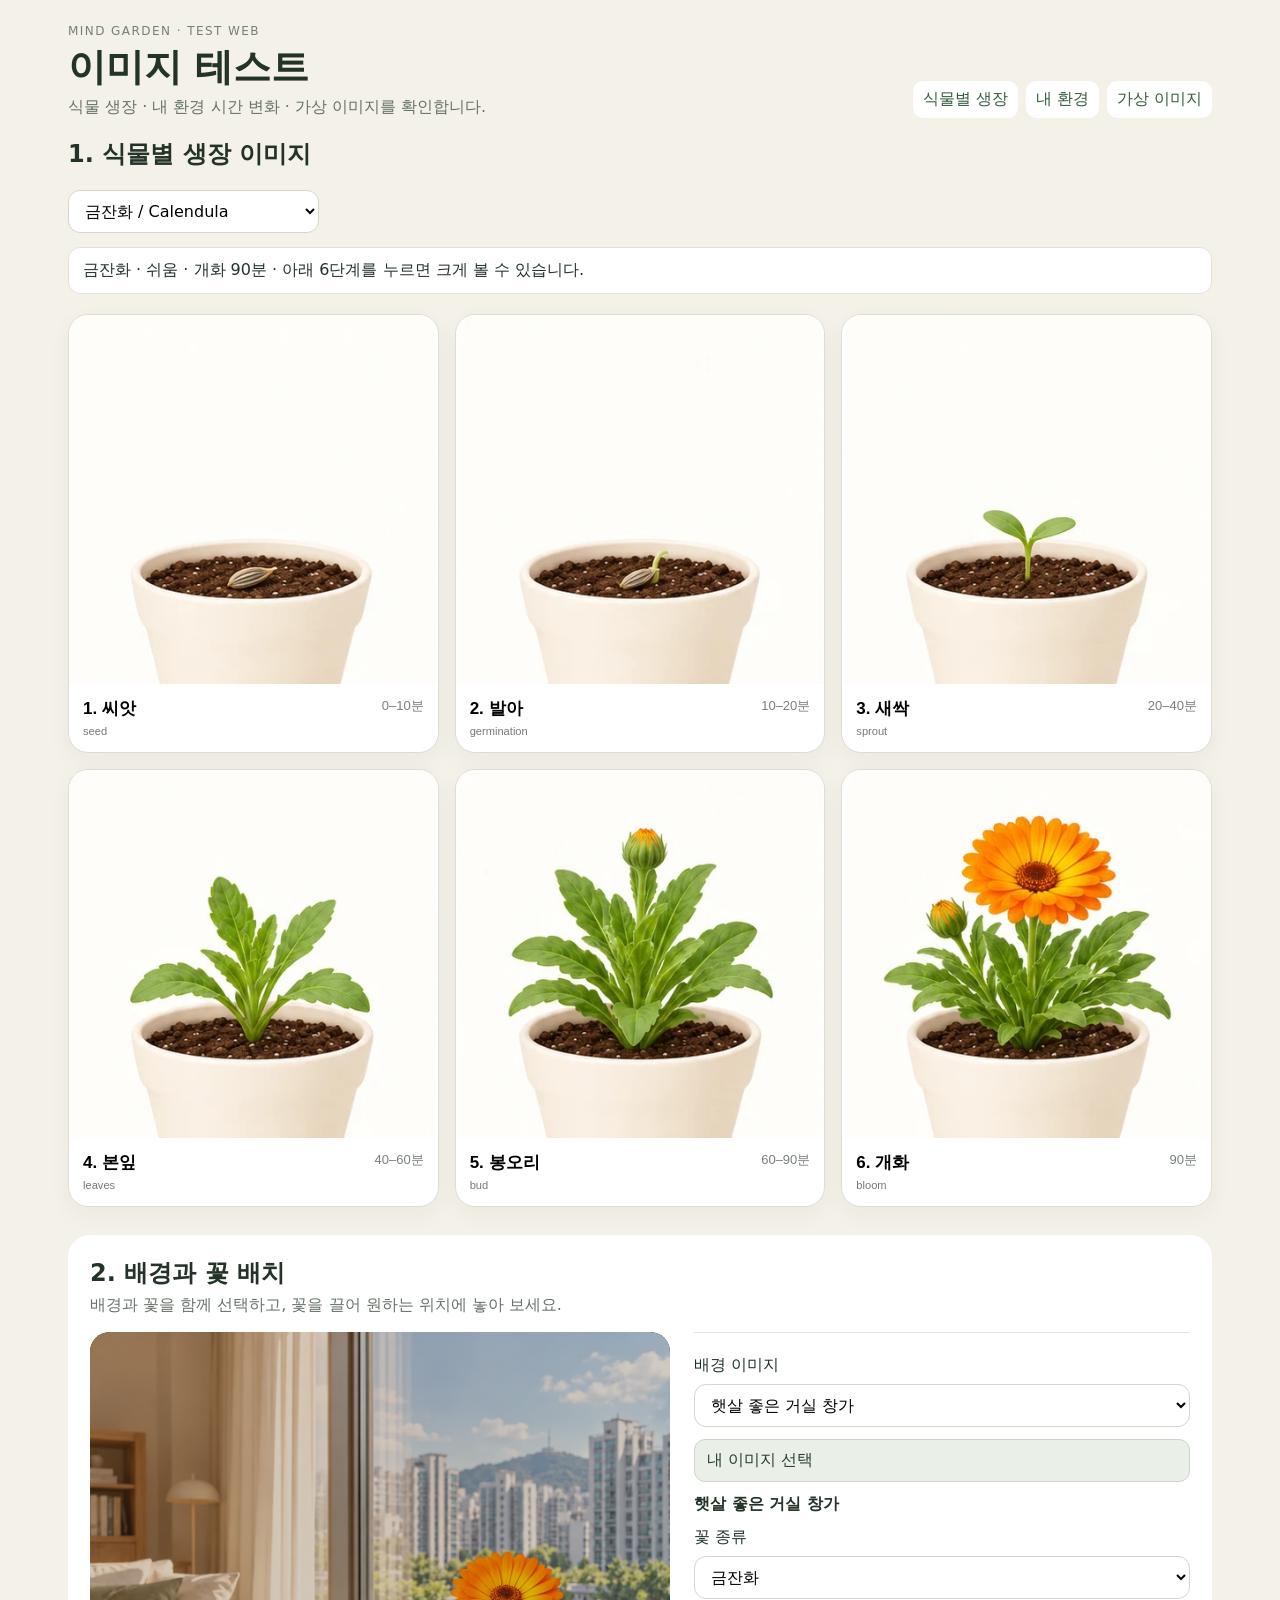
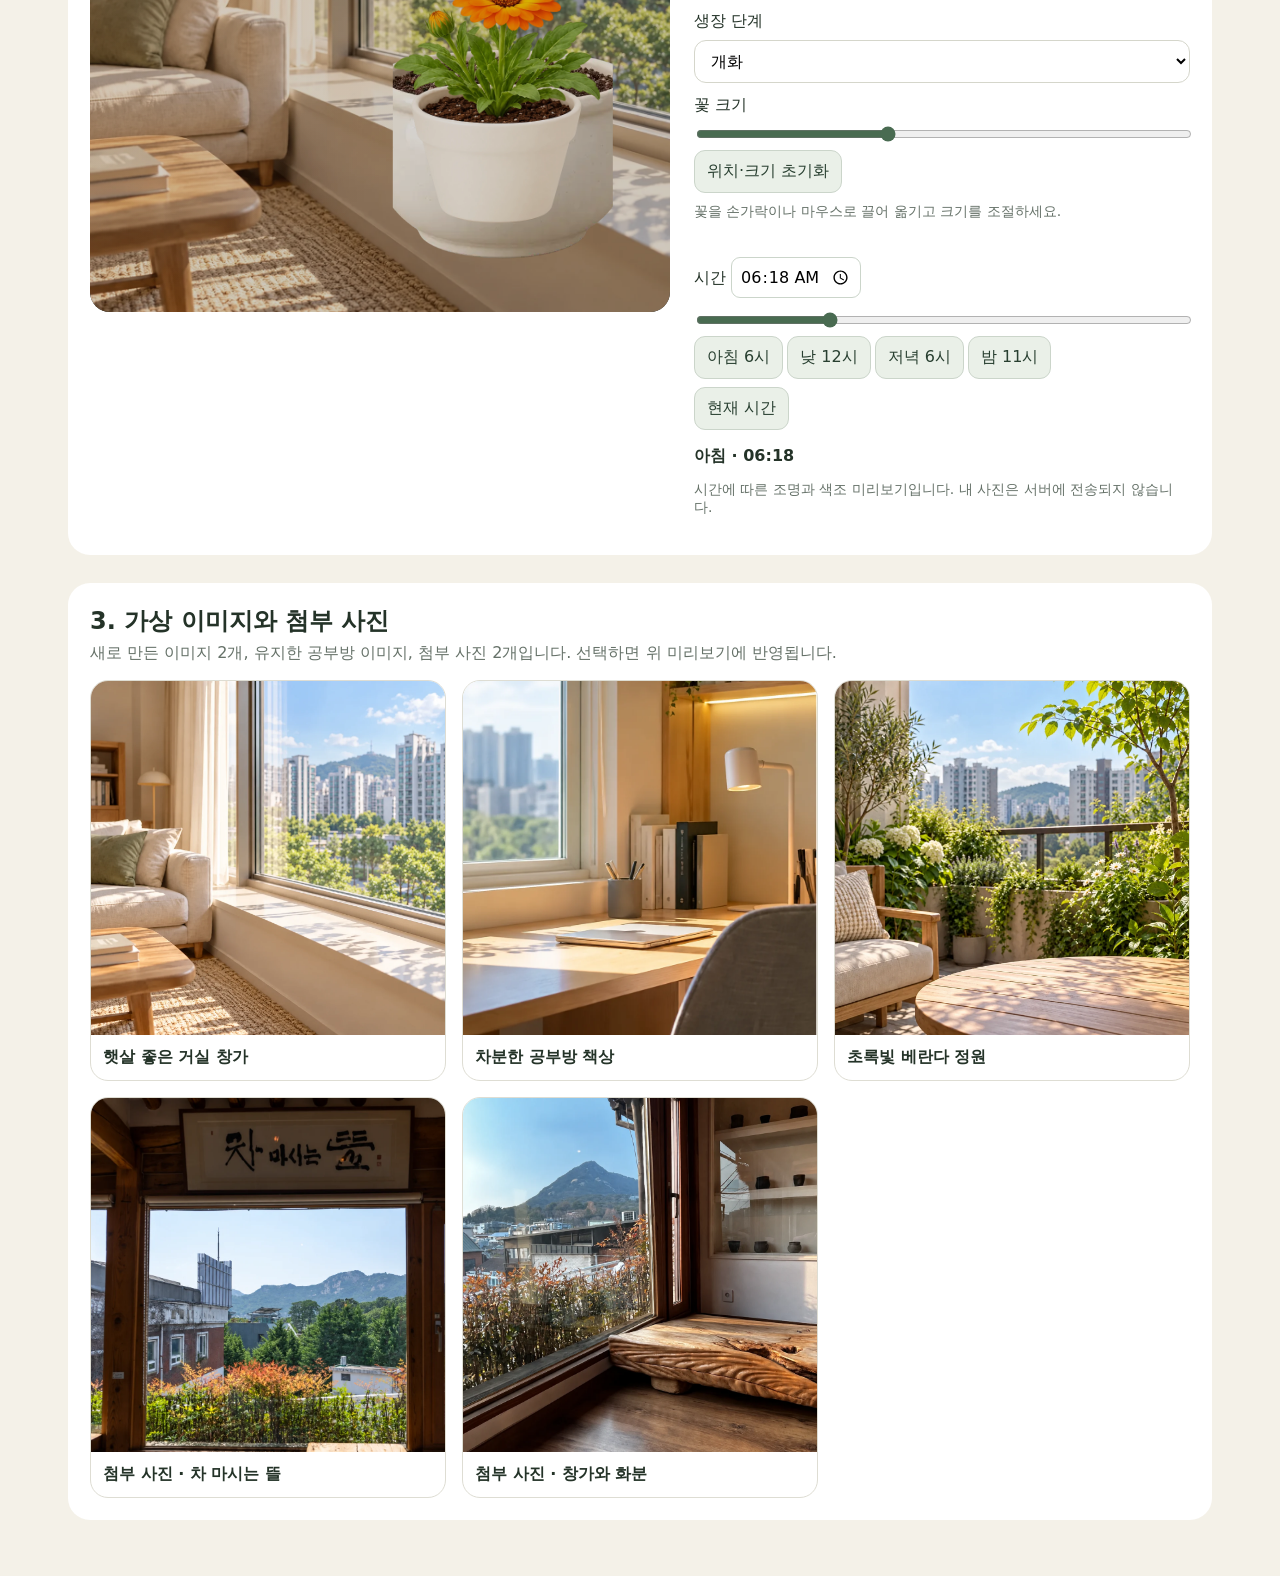
==== web/test/index.html @ 00c4901a "Add ivory flowerpot below growth images" ====
<!doctype html>
<html lang="ko">
<head>
<meta charset="utf-8">
<meta name="viewport" content="width=device-width,initial-scale=1">
<title>Mind Garden · 이미지 테스트</title>
<style>
:root{font-family:system-ui,-apple-system,BlinkMacSystemFont,"Segoe UI",sans-serif;color:#243328;background:#f4f1e8}
*{box-sizing:border-box}body{margin:0}.wrap{max-width:1180px;margin:auto;padding:24px 18px 56px}
header{display:flex;gap:16px;align-items:end;justify-content:space-between;margin-bottom:20px}
h1{font-size:clamp(24px,5vw,38px);margin:4px 0}p{margin:0;color:#667269}.tag{font-size:12px;letter-spacing:.12em;color:#758176}
select{font:inherit;padding:10px 36px 10px 12px;border:1px solid #d5d6cb;border-radius:12px;background:#fff}
.notice{padding:12px 14px;border-radius:12px;background:#fff;border:1px solid #e2e0d7;margin:14px 0 20px}
.grid{display:grid;grid-template-columns:repeat(3,minmax(0,1fr));gap:16px}
.card{border:1px solid #deddd3;border-radius:20px;background:#fff;overflow:hidden;box-shadow:0 8px 24px #2635260b;cursor:pointer;text-align:left;padding:0}
.card:focus,.card:hover{outline:2px solid #87977f;outline-offset:2px}
.image{aspect-ratio:1/1;background:#f7f4ec;display:grid;place-items:center;overflow:hidden}
.image img{width:100%;height:100%;object-fit:cover;display:block}
.meta{padding:13px 14px 15px}.meta strong{font-size:17px}.meta span{float:right;color:#778178;font-size:13px}
.meta small{display:block;margin-top:5px;color:#777}
.empty{min-height:360px;display:grid;place-items:center;border:1px dashed #c8c9c0;border-radius:18px;color:#777;background:#faf9f4}
.dialog{border:0;border-radius:22px;padding:0;max-width:min(92vw,820px);background:#fff;box-shadow:0 24px 80px #0005}
.dialog::backdrop{background:#0008}.dialog img{display:block;width:100%;max-height:76vh;object-fit:contain;background:#f5f2ea}
.dialog footer{padding:12px 16px;display:flex;justify-content:space-between;align-items:center}.dialog button{border:0;background:#e9ede6;border-radius:10px;padding:9px 14px}
@media(max-width:720px){header{align-items:flex-start;flex-direction:column}.grid{grid-template-columns:repeat(2,minmax(0,1fr));gap:10px}.meta{padding:10px}.meta strong{font-size:15px}}
.panel{margin-top:28px;background:#fff;padding:22px;border-radius:22px}.panel h2{margin:0 0 6px}.panel p{margin-bottom:16px}.scene{position:relative;max-width:580px;aspect-ratio:1;border-radius:20px;overflow:hidden;background:#1b2830}.scene img{width:100%;height:100%;object-fit:cover;display:block}.scene:after{content:'';position:absolute;inset:0;background:var(--overlay,transparent);pointer-events:none}.preview{display:flex;align-items:start;gap:24px;flex-wrap:wrap}.controls{flex:1;min-width:220px}.controls label,.controls strong{display:block;margin:12px 0}.controls input[type=range]{width:100%;accent-color:#496b51}.controls button,.upload{font:inherit;display:inline-block;padding:10px 12px;border:1px solid #cbd5ca;background:#eaf0e8;border-radius:11px;color:#283f30;cursor:pointer;margin:4px 4px 4px 0}.controls input[type=time]{font:inherit;padding:8px;border-radius:9px;border:1px solid #cbd5ca}.upload input{position:absolute;opacity:0;width:1px}.scene-card{border:1px solid #deddd3;border-radius:18px;background:white;overflow:hidden;text-align:left;padding:0;cursor:pointer;font:inherit;color:inherit}.scene-card img{display:block;width:100%;aspect-ratio:1;object-fit:cover}.scene-card strong{display:block;padding:12px}.hint{font-size:14px;margin-top:14px}nav{display:flex;gap:8px;flex-wrap:wrap}nav a{color:#365c40;text-decoration:none;background:#fff;padding:8px 10px;border-radius:10px}
#flowerOverlay{position:absolute;z-index:2;left:70%;top:62%;width:38%;height:auto;transform:translate(-50%,-50%);mix-blend-mode:multiply;cursor:grab;touch-action:none;user-select:none;filter:var(--flower-light,none)}#flowerOverlay.cutout{mix-blend-mode:normal}#flowerOverlay:active{cursor:grabbing}.previewFlower{position:relative;z-index:2;display:block;width:100%;height:auto;object-fit:contain;pointer-events:none;user-select:none;-webkit-user-drag:none}.previewPot{position:absolute;z-index:1;left:3%;bottom:-5%;width:94%;height:auto;pointer-events:none;user-select:none}.flower-controls{padding:14px 0;border-top:1px solid #e2e7df}.flower-controls select{display:block;width:100%;max-width:100%;margin:6px 0 12px}.flower-controls label{margin:8px 0}.flower-controls .hint{margin:6px 0 10px}
</style>
</head>
<body>
<main class="wrap">
<header><div><div class="tag">MIND GARDEN · TEST WEB</div><h1>이미지 테스트</h1><p>식물 생장 · 내 환경 시간 변화 · 가상 이미지를 확인합니다.</p></div><nav><a href="#growth">식물별 생장</a><a href="#environment">내 환경</a><a href="#virtual">가상 이미지</a></nav></header>
<section id="growth"><h2>1. 식물별 생장 이미지</h2><select id="species" aria-label="꽃 선택"></select>
<div class="notice" id="notice">꽃 데이터를 불러오는 중입니다.</div>
<section class="grid" id="grid" aria-live="polite"></section>
</section>
<section class="panel" id="environment"><h2>2. 배경과 꽃 배치</h2><p>배경과 꽃을 함께 선택하고, 꽃을 끌어 원하는 위치에 놓아 보세요.</p><div class="preview"><div class="scene" id="scene"><img id="sceneImage" alt="환경 이미지 미리보기"><div id="flowerOverlay" aria-label="배경 위에 배치한 꽃"><img class="previewPot" src="../assets/pots/ivory-ceramic.webp?v=20260929-2" alt=""><img class="previewFlower" alt="배경 위에 배치한 꽃" draggable="false"></div></div><div class="controls"><div class="flower-controls"><label for="overlayBackground">배경 이미지</label><select id="overlayBackground" aria-label="배치할 배경 이미지"></select><label class="upload">내 이미지 선택<input id="photo" type="file" accept="image/*"></label><strong id="sceneName">가상 배경을 불러오는 중</strong><label for="overlaySpecies">꽃 종류</label><select id="overlaySpecies" aria-label="배치할 꽃 종류"></select><label for="overlayStage">생장 단계</label><select id="overlayStage" aria-label="배치할 생장 단계"></select><label for="flowerSize">꽃 크기</label><input id="flowerSize" type="range" min="15" max="75" value="38" aria-label="꽃 크기"><button id="resetFlower" type="button">위치·크기 초기화</button><p class="hint">꽃을 손가락이나 마우스로 끌어 옮기고 크기를 조절하세요.</p></div><label>시간 <input id="clock" type="time" value="12:00"></label><input id="slider" type="range" min="0" max="1439" value="720" aria-label="시간 조절"><div><button data-time="06:00">아침 6시</button><button data-time="12:00">낮 12시</button><button data-time="18:00">저녁 6시</button><button data-time="23:00">밤 11시</button></div><button id="now">현재 시간</button><strong id="phase">낮</strong><p class="hint">시간에 따른 조명과 색조 미리보기입니다. 내 사진은 서버에 전송되지 않습니다.</p></div></div></section>
<section class="panel" id="virtual"><h2>3. 가상 이미지와 첨부 사진</h2><p>새로 만든 이미지 2개, 유지한 공부방 이미지, 첨부 사진 2개입니다. 선택하면 위 미리보기에 반영됩니다.</p><div class="grid" id="virtualGrid"></div></section>
</main>
<dialog class="dialog" id="viewer"><img id="large" alt=""><footer><strong id="caption"></strong><button id="close">닫기</button></footer></dialog>
<script>
const stages=[
  {key:'seed',name:'씨앗'},
  {key:'germination',name:'발아'},
  {key:'sprout',name:'새싹'},
  {key:'leaves',name:'본잎'},
  {key:'bud',name:'봉오리'},
  {key:'bloom',name:'개화'}
];
const sel=document.querySelector('#species'),grid=document.querySelector('#grid'),notice=document.querySelector('#notice');
const viewer=document.querySelector('#viewer'),large=document.querySelector('#large'),caption=document.querySelector('#caption');
let catalog=[];
function minuteLabel(sp,i){
  if(i===0)return '0–'+sp.stageMinutes[0]+'분';
  if(i<5)return sp.stageMinutes[i-1]+'–'+sp.stageMinutes[i]+'분';
  return sp.growthMinutes+'분';
}
function render(){
  const sp=catalog.find(x=>x.id===sel.value)||catalog[0];
  if(!sp)return;
  if(!sp.growthImages){
    notice.textContent=sp.name+' 생장 이미지는 아직 등록되지 않았습니다.';
    grid.innerHTML='<div class="empty">이미지 준비 중</div>';return;
  }
  notice.textContent=sp.name+' · '+sp.difficulty+' · 개화 '+sp.growthMinutes+'분 · 아래 6단계를 누르면 크게 볼 수 있습니다.';
  grid.innerHTML=stages.map((s,i)=>{
    const src='../'+sp.growthImages[s.key]+'?v=20260929-1';
    return '<button class="card" data-src="'+src+'" data-caption="'+sp.name+' · '+s.name+' · '+minuteLabel(sp,i)+'"><div class="image"><img src="'+src+'" alt="'+sp.name+' '+s.name+'" loading="eager"></div><div class="meta"><strong>'+(i+1)+'. '+s.name+'</strong><span>'+minuteLabel(sp,i)+'</span><small>'+s.key+'</small></div></button>';
  }).join('');
  grid.querySelectorAll('.card').forEach(b=>b.onclick=()=>{large.src=b.dataset.src;large.alt=b.dataset.caption;caption.textContent=b.dataset.caption;viewer.showModal()});
}
fetch('../data/flowers.json?test=1',{cache:'no-store'}).then(r=>{if(!r.ok)throw new Error(r.status);return r.json()}).then(data=>{
  catalog=data.species||[];
  sel.innerHTML=catalog.map(x=>'<option value="'+x.id+'">'+x.name+' / '+x.nameEn+'</option>').join('');
  sel.value=catalog.find(x=>x.growthImages)?.id||catalog[0]?.id||'';
  const overlaySpecies=document.querySelector('#overlaySpecies');
  overlaySpecies.replaceChildren(...catalog.filter(x=>x.growthImages).map(x=>{const option=document.createElement('option');option.value=x.id;option.textContent=x.name;return option}));
  overlaySpecies.value=sel.value;
  overlaySpecies.onchange=updateFlower;
  updateFlower();
  sel.onchange=render;render();
}).catch(e=>{notice.textContent='flowers.json을 불러오지 못했습니다: '+e.message;grid.innerHTML='<div class="empty">데이터 로드 실패</div>'});
document.querySelector('#close').onclick=()=>viewer.close();
viewer.onclick=e=>{if(e.target===viewer)viewer.close()};
const scene=document.querySelector('#scene'),sceneImage=document.querySelector('#sceneImage');
const flower=document.querySelector('#flowerOverlay'),flowerImage=flower.querySelector('.previewFlower'),flowerStage=document.querySelector('#overlayStage');
flowerStage.replaceChildren(...stages.map(s=>{const option=document.createElement('option');option.value=s.key;option.textContent=s.name;return option}));
flowerStage.value='bloom';flowerStage.onchange=updateFlower;
function updateFlower(){const sp=catalog.find(x=>x.id===document.querySelector('#overlaySpecies').value),src=sp?.growthImages?.[flowerStage.value];if(!src){flower.hidden=true;return}flower.hidden=false;const cutout=sp.overlayImages?.[flowerStage.value];flower.classList.toggle('cutout',Boolean(cutout));flowerImage.src='../'+(cutout||src)+'?v=20260929-2';flowerImage.alt=sp.name+' '+stages.find(x=>x.key===flowerStage.value).name+' 이미지'}
document.querySelector('#flowerSize').oninput=e=>{flower.style.width=e.target.value+'%'};
document.querySelector('#resetFlower').onclick=()=>{flower.style.left='70%';flower.style.top='62%';flower.style.width='38%';document.querySelector('#flowerSize').value=38};
let dragging=false,offsetX=0,offsetY=0;
flower.addEventListener('pointerdown',e=>{e.preventDefault();dragging=true;const box=scene.getBoundingClientRect();offsetX=(e.clientX-box.left)/box.width-parseFloat(flower.style.left||'70')/100;offsetY=(e.clientY-box.top)/box.height-parseFloat(flower.style.top||'62')/100;flower.setPointerCapture(e.pointerId)});
flower.addEventListener('pointermove',e=>{if(!dragging)return;const box=scene.getBoundingClientRect();const x=Math.max(0,Math.min(1,(e.clientX-box.left)/box.width-offsetX)),y=Math.max(0,Math.min(1,(e.clientY-box.top)/box.height-offsetY));flower.style.left=x*100+'%';flower.style.top=y*100+'%'});
for(const event of ['pointerup','pointercancel','lostpointercapture'])flower.addEventListener(event,()=>dragging=false);
const NIGHT_IMAGES={'sunny-living-room':'sunny-living-room-night.webp','calm-study-desk':'calm-study-desk-night.webp','tea-yard':'tea-yard-night.webp','tea-yard2':'tea-yard2-night.webp'};let selectedScene='',selectedSceneDaySrc='';function setScene(src,name,id=''){if(sceneImage.dataset.objectUrl){URL.revokeObjectURL(sceneImage.dataset.objectUrl);delete sceneImage.dataset.objectUrl}selectedScene=id;selectedSceneDaySrc=src;sceneImage.src=src;sceneImage.alt=name+' 시간별 미리보기';document.querySelector('#sceneName').textContent=name;const clock=document.querySelector('#clock');if(clock){const [h,m]=clock.value.split(':').map(Number);setTime(h*60+m)}}
fetch('../data/backgrounds.json?version=3',{cache:'no-store'}).then(r=>{if(!r.ok)throw Error(r.status);return r.json()}).then(data=>{const list=data.backgrounds||[],container=document.querySelector('#virtualGrid'),picker=document.querySelector('#overlayBackground');const url=(bg,night=false)=>'../'+(night&&bg.id==='calm-study-desk'?'assets/backgrounds/calm-study-desk-night.webp':bg.image)+'?v=20260928-4';const pick=bg=>setScene(url(bg),bg.name,bg.id);picker.replaceChildren(...list.map(bg=>{const option=document.createElement('option');option.value=bg.id;option.textContent=bg.name;return option}));picker.onchange=()=>{const bg=list.find(x=>x.id===picker.value);if(bg)pick(bg)};container.replaceChildren(...list.map(bg=>{const button=document.createElement('button'),img=document.createElement('img'),label=document.createElement('strong');button.className='scene-card';img.src=url(bg);img.alt=bg.name;label.textContent=bg.name;button.append(img,label);button.onclick=()=>{picker.value=bg.id;pick(bg);location.hash='environment'};return button}));if(list[0]){picker.value=list[0].id;pick(list[0])}}).catch(()=>document.querySelector('#virtualGrid').textContent='이미지를 불러오지 못했습니다.');
document.querySelector('#photo').onchange=e=>{const file=e.target.files?.[0];if(!file)return;setScene(URL.createObjectURL(file),file.name);sceneImage.dataset.objectUrl=sceneImage.src;document.querySelector('#overlayBackground').selectedIndex=-1};
function setTime(minute){const m=Math.max(0,Math.min(1439,Number(minute))),hour=Math.floor(m/60),stamp=String(hour).padStart(2,'0')+':'+String(m%60).padStart(2,'0'),sunrise=6*60+18,sunset=18*60+24,litNight=m>=sunset,darkNight=m<sunrise;document.querySelector('#clock').value=stamp;document.querySelector('#slider').value=m;let phase,filter,overlay;if(NIGHT_IMAGES[selectedScene]&&litNight){sceneImage.src='../assets/backgrounds/'+NIGHT_IMAGES[selectedScene]+'?v=20260928-5';phase='실내 야간';filter='none';overlay='transparent';scene.style.setProperty('--flower-light','none')}else{if(selectedSceneDaySrc)sceneImage.src=selectedSceneDaySrc;if(darkNight){phase='밤';filter='brightness(.3) saturate(.7) contrast(1.1)';overlay='radial-gradient(ellipse at 55% 45%,#0b172122,#030812b8),linear-gradient(135deg,#0a17355c,#08102255)';scene.style.setProperty('--flower-light','brightness(.55)')}else if(m<8*60){phase='아침';filter='brightness(.78) sepia(.13)';overlay='linear-gradient(135deg,#f4a76230,transparent 65%)';scene.style.setProperty('--flower-light','brightness(.85)')}else if(m>=17*60){phase='저녁';filter='brightness(.64) sepia(.18)';overlay='linear-gradient(135deg,#b75b342b,#0a173544)';scene.style.setProperty('--flower-light','brightness(.75)')}else{phase='낮';filter='none';overlay='transparent';scene.style.setProperty('--flower-light','none')}}sceneImage.style.filter=filter;scene.style.setProperty('--overlay',overlay);document.querySelector('#phase').textContent=phase+' · '+stamp}
document.querySelector('#clock').oninput=e=>{const [h,m]=e.target.value.split(':').map(Number);setTime(h*60+m)};document.querySelector('#slider').oninput=e=>setTime(e.target.value);document.querySelectorAll('[data-time]').forEach(b=>b.onclick=()=>{const [h,m]=b.dataset.time.split(':').map(Number);setTime(h*60+m)});document.querySelector('#now').onclick=()=>{const n=new Date;setTime(n.getHours()*60+n.getMinutes())};document.querySelector('#now').click();
</script>
</body></html>
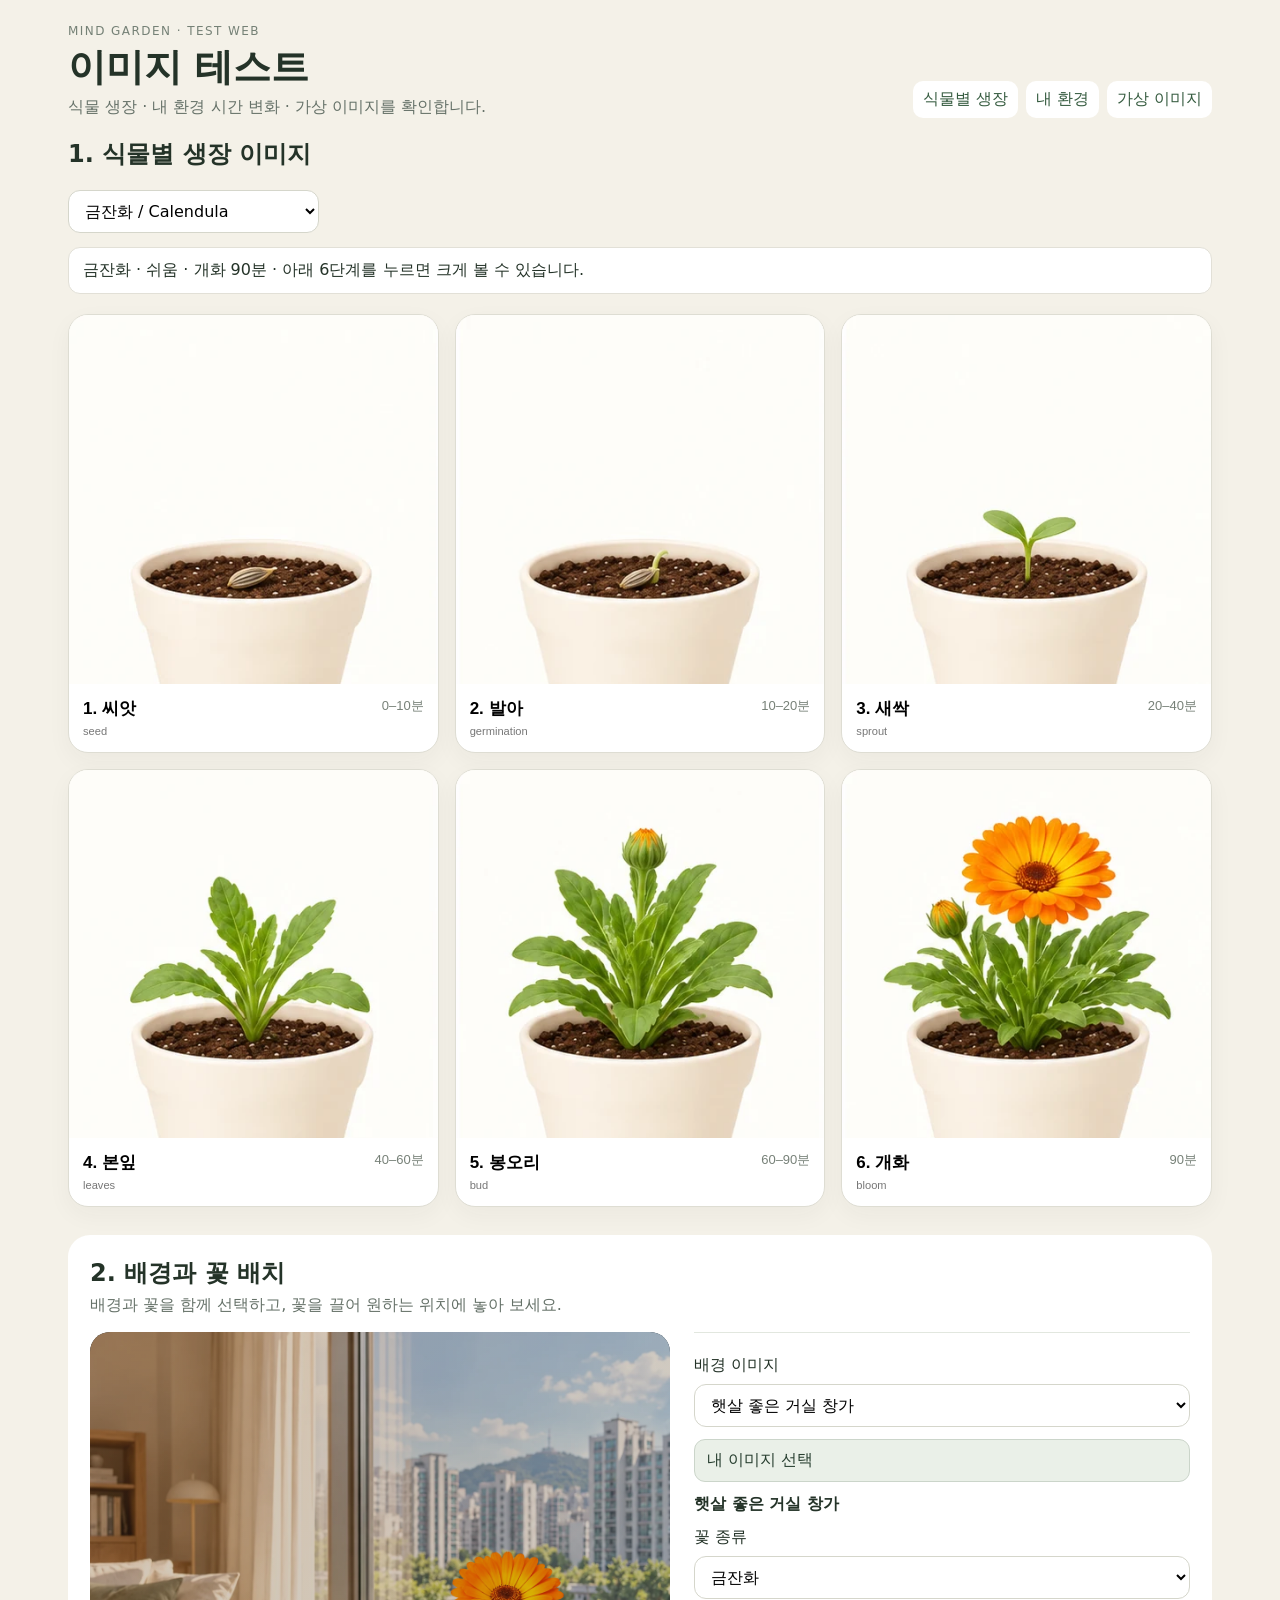
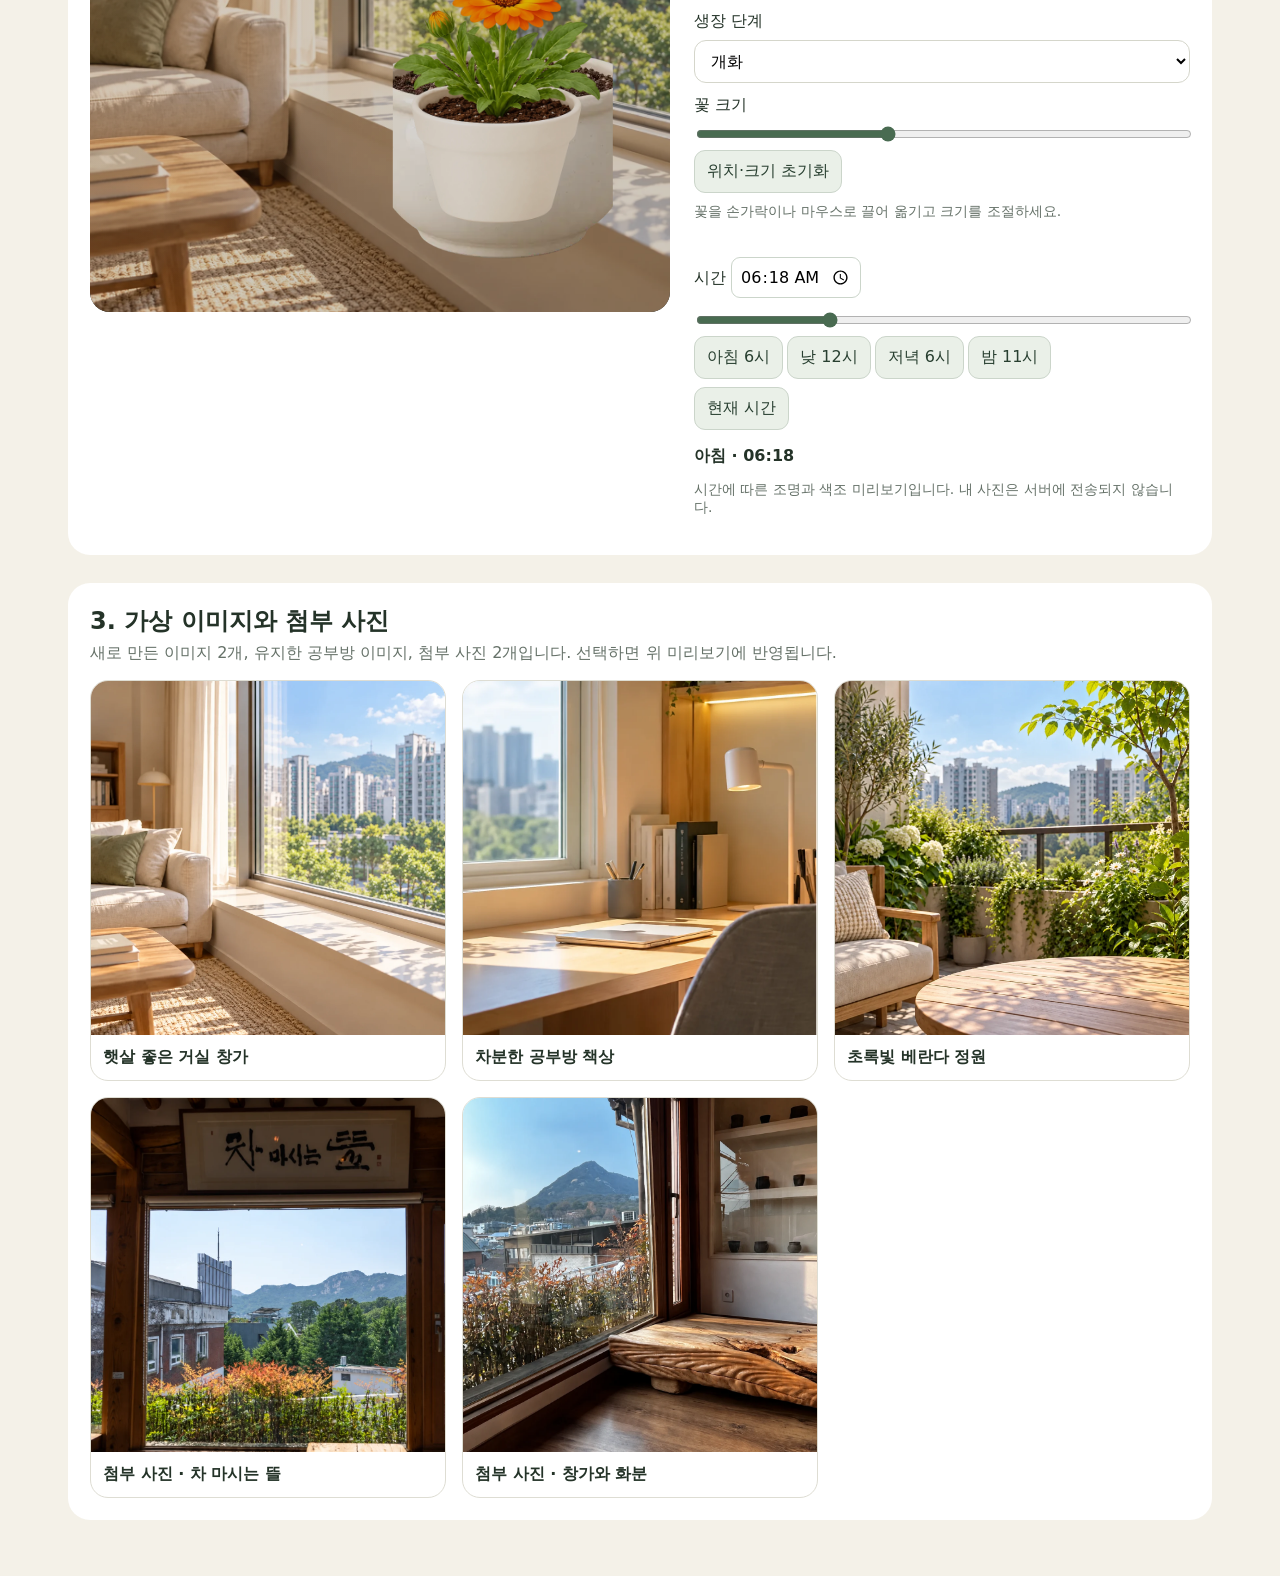
==== commit e9fb5d11: "test: show ivory pot in growth stage cards" ====
--- a/web/test/index.html
+++ b/web/test/index.html
@@ -15,7 +15,7 @@
 .card{border:1px solid #deddd3;border-radius:20px;background:#fff;overflow:hidden;box-shadow:0 8px 24px #2635260b;cursor:pointer;text-align:left;padding:0}
 .card:focus,.card:hover{outline:2px solid #87977f;outline-offset:2px}
 .image{aspect-ratio:1/1;background:#f7f4ec;display:grid;place-items:center;overflow:hidden}
-.image img{width:100%;height:100%;object-fit:cover;display:block}
+.image img{width:100%;height:100%;object-fit:cover;display:block}.growth-card-image{position:relative}.growth-card-image .cardPot{position:absolute;z-index:1;left:3%;bottom:-5%;width:94%;height:auto;object-fit:contain;pointer-events:none}.growth-card-image .cardFlower{position:relative;z-index:2}
 .meta{padding:13px 14px 15px}.meta strong{font-size:17px}.meta span{float:right;color:#778178;font-size:13px}
 .meta small{display:block;margin-top:5px;color:#777}
 .empty{min-height:360px;display:grid;place-items:center;border:1px dashed #c8c9c0;border-radius:18px;color:#777;background:#faf9f4}
@@ -65,7 +65,7 @@
   notice.textContent=sp.name+' · '+sp.difficulty+' · 개화 '+sp.growthMinutes+'분 · 아래 6단계를 누르면 크게 볼 수 있습니다.';
   grid.innerHTML=stages.map((s,i)=>{
     const src='../'+sp.growthImages[s.key]+'?v=20260929-1';
-    return '<button class="card" data-src="'+src+'" data-caption="'+sp.name+' · '+s.name+' · '+minuteLabel(sp,i)+'"><div class="image"><img src="'+src+'" alt="'+sp.name+' '+s.name+'" loading="eager"></div><div class="meta"><strong>'+(i+1)+'. '+s.name+'</strong><span>'+minuteLabel(sp,i)+'</span><small>'+s.key+'</small></div></button>';
+    return '<button class="card" data-src="'+src+'" data-caption="'+sp.name+' · '+s.name+' · '+minuteLabel(sp,i)+'"><div class="image growth-card-image"><img class="cardPot" src="../assets/pots/ivory-ceramic.webp?v=20260929-2" alt="" aria-hidden="true"><img class="cardFlower" src="'+src+'" alt="'+sp.name+' '+s.name+'" loading="eager"></div><div class="meta"><strong>'+(i+1)+'. '+s.name+'</strong><span>'+minuteLabel(sp,i)+'</span><small>'+s.key+'</small></div></button>';
   }).join('');
   grid.querySelectorAll('.card').forEach(b=>b.onclick=()=>{large.src=b.dataset.src;large.alt=b.dataset.caption;caption.textContent=b.dataset.caption;viewer.showModal()});
 }
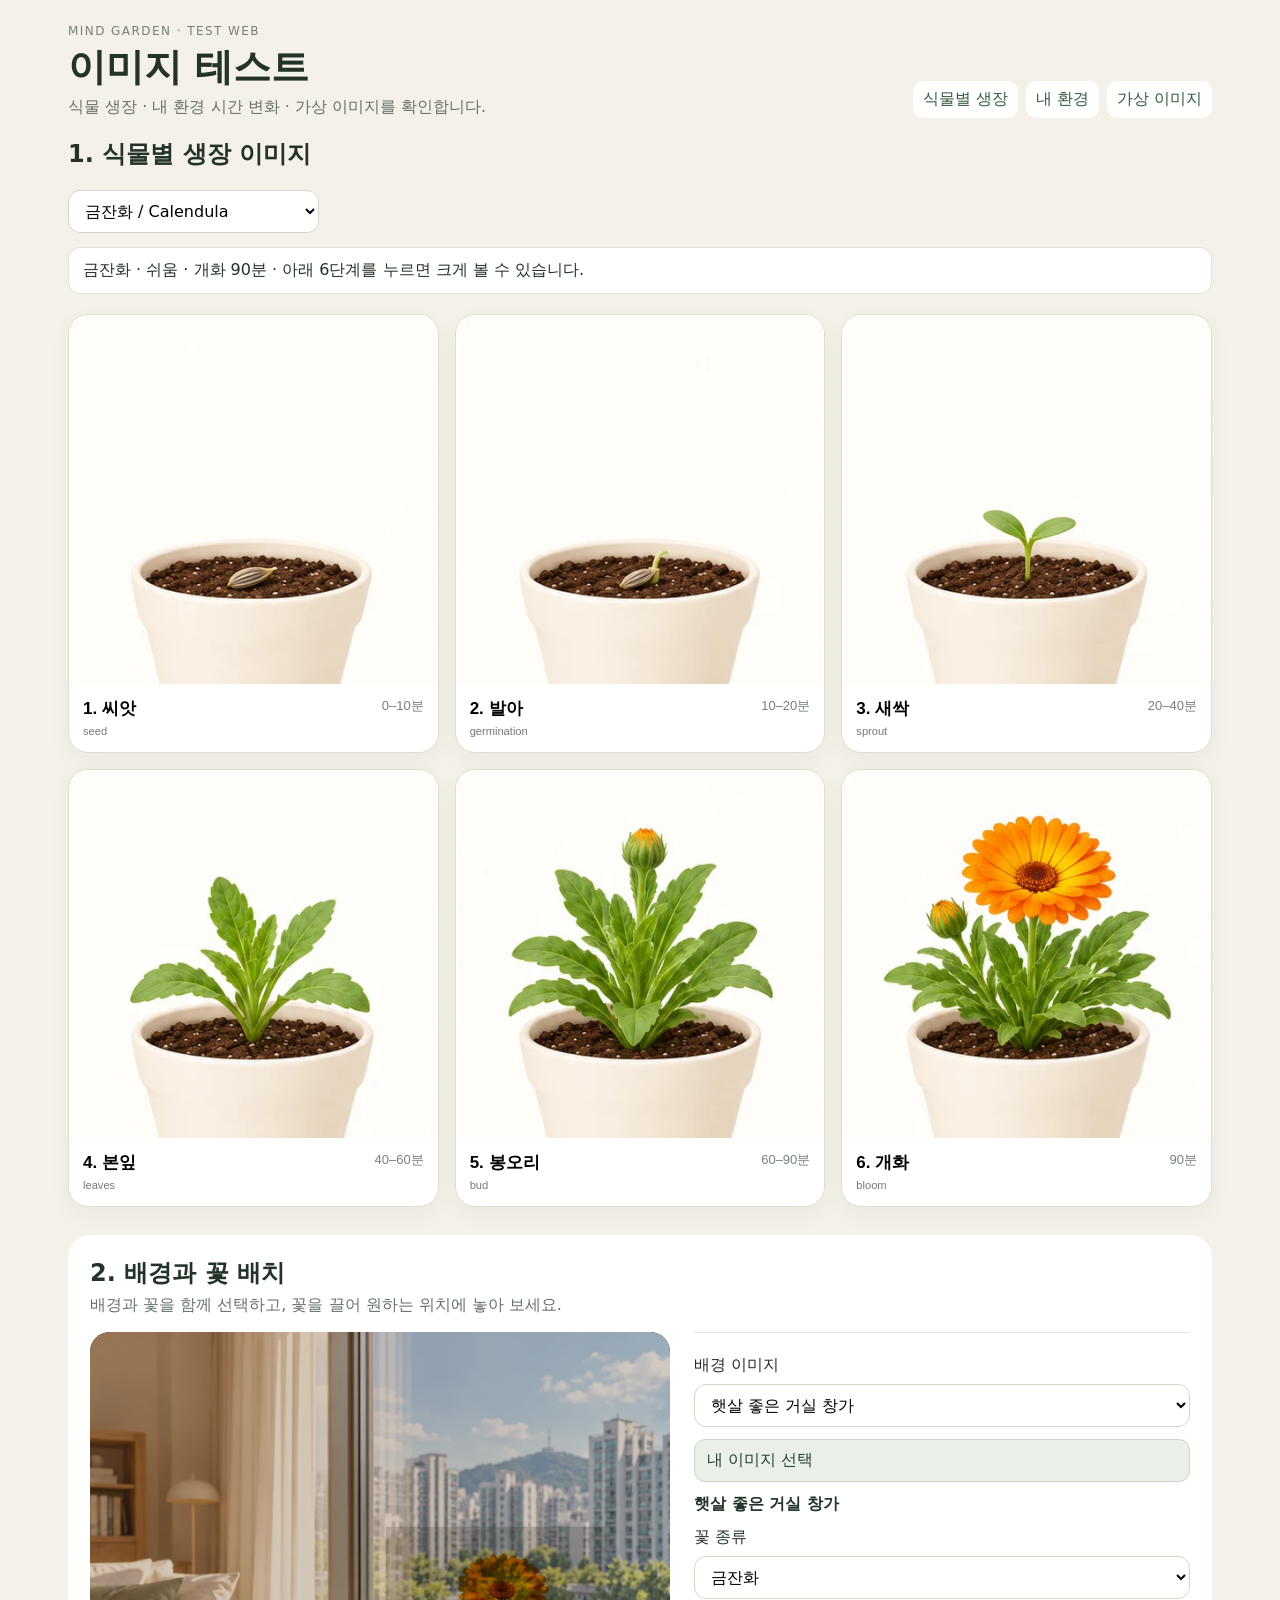
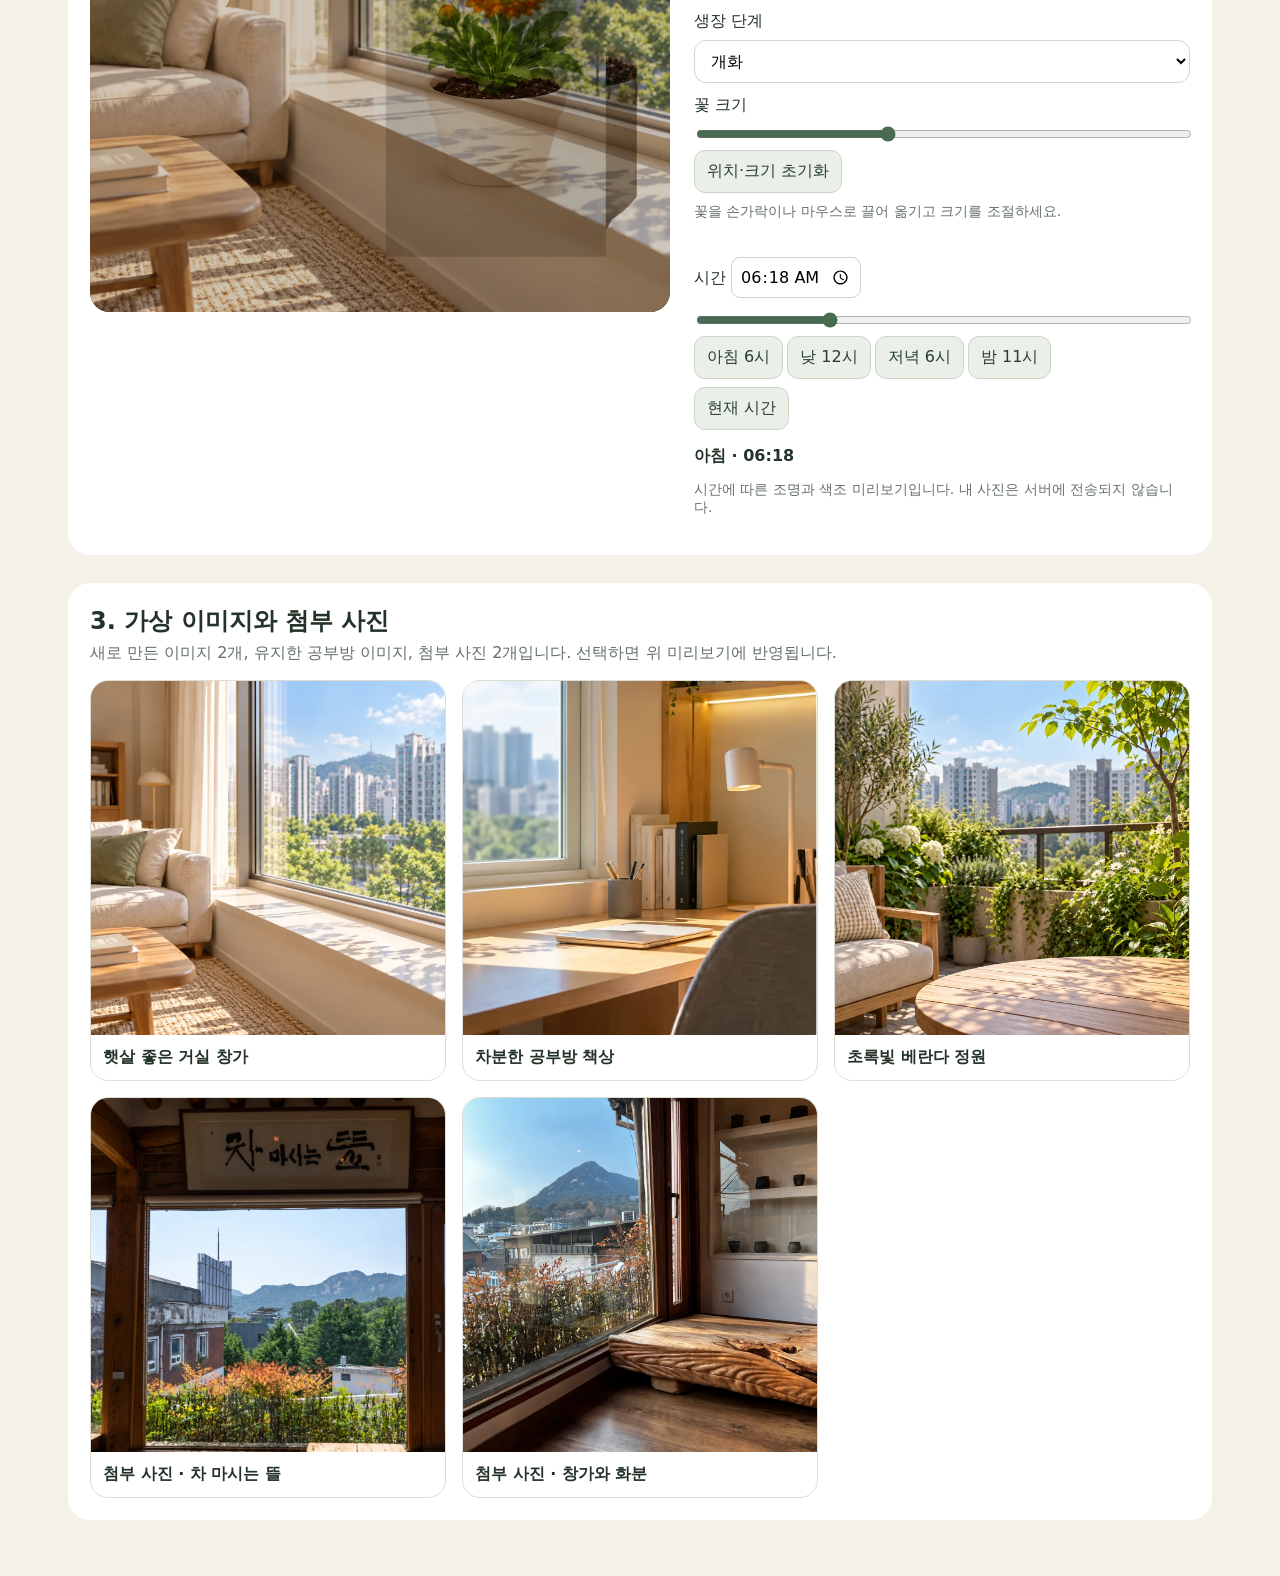
==== commit 5641731d: "fix: avoid duplicate flower pots in previews" ====
--- a/web/test/index.html
+++ b/web/test/index.html
@@ -15,7 +15,7 @@
 .card{border:1px solid #deddd3;border-radius:20px;background:#fff;overflow:hidden;box-shadow:0 8px 24px #2635260b;cursor:pointer;text-align:left;padding:0}
 .card:focus,.card:hover{outline:2px solid #87977f;outline-offset:2px}
 .image{aspect-ratio:1/1;background:#f7f4ec;display:grid;place-items:center;overflow:hidden}
-.image img{width:100%;height:100%;object-fit:cover;display:block}.growth-card-image{position:relative}.growth-card-image .cardPot{position:absolute;z-index:1;left:3%;bottom:-5%;width:94%;height:auto;object-fit:contain;pointer-events:none}.growth-card-image .cardFlower{position:relative;z-index:2}
+.image img{width:100%;height:100%;object-fit:cover;display:block}.growth-card-image{position:relative}.growth-card-image .cardPot{display:none;position:absolute;z-index:1;left:14%;bottom:-2%;width:72%;height:auto;object-fit:contain;pointer-events:none}.growth-card-image.needs-pot .cardPot{display:block}.growth-card-image .cardFlower{position:relative;z-index:2}
 .meta{padding:13px 14px 15px}.meta strong{font-size:17px}.meta span{float:right;color:#778178;font-size:13px}
 .meta small{display:block;margin-top:5px;color:#777}
 .empty{min-height:360px;display:grid;place-items:center;border:1px dashed #c8c9c0;border-radius:18px;color:#777;background:#faf9f4}
@@ -24,7 +24,7 @@
 .dialog footer{padding:12px 16px;display:flex;justify-content:space-between;align-items:center}.dialog button{border:0;background:#e9ede6;border-radius:10px;padding:9px 14px}
 @media(max-width:720px){header{align-items:flex-start;flex-direction:column}.grid{grid-template-columns:repeat(2,minmax(0,1fr));gap:10px}.meta{padding:10px}.meta strong{font-size:15px}}
 .panel{margin-top:28px;background:#fff;padding:22px;border-radius:22px}.panel h2{margin:0 0 6px}.panel p{margin-bottom:16px}.scene{position:relative;max-width:580px;aspect-ratio:1;border-radius:20px;overflow:hidden;background:#1b2830}.scene img{width:100%;height:100%;object-fit:cover;display:block}.scene:after{content:'';position:absolute;inset:0;background:var(--overlay,transparent);pointer-events:none}.preview{display:flex;align-items:start;gap:24px;flex-wrap:wrap}.controls{flex:1;min-width:220px}.controls label,.controls strong{display:block;margin:12px 0}.controls input[type=range]{width:100%;accent-color:#496b51}.controls button,.upload{font:inherit;display:inline-block;padding:10px 12px;border:1px solid #cbd5ca;background:#eaf0e8;border-radius:11px;color:#283f30;cursor:pointer;margin:4px 4px 4px 0}.controls input[type=time]{font:inherit;padding:8px;border-radius:9px;border:1px solid #cbd5ca}.upload input{position:absolute;opacity:0;width:1px}.scene-card{border:1px solid #deddd3;border-radius:18px;background:white;overflow:hidden;text-align:left;padding:0;cursor:pointer;font:inherit;color:inherit}.scene-card img{display:block;width:100%;aspect-ratio:1;object-fit:cover}.scene-card strong{display:block;padding:12px}.hint{font-size:14px;margin-top:14px}nav{display:flex;gap:8px;flex-wrap:wrap}nav a{color:#365c40;text-decoration:none;background:#fff;padding:8px 10px;border-radius:10px}
-#flowerOverlay{position:absolute;z-index:2;left:70%;top:62%;width:38%;height:auto;transform:translate(-50%,-50%);mix-blend-mode:multiply;cursor:grab;touch-action:none;user-select:none;filter:var(--flower-light,none)}#flowerOverlay.cutout{mix-blend-mode:normal}#flowerOverlay:active{cursor:grabbing}.previewFlower{position:relative;z-index:2;display:block;width:100%;height:auto;object-fit:contain;pointer-events:none;user-select:none;-webkit-user-drag:none}.previewPot{position:absolute;z-index:1;left:3%;bottom:-5%;width:94%;height:auto;pointer-events:none;user-select:none}.flower-controls{padding:14px 0;border-top:1px solid #e2e7df}.flower-controls select{display:block;width:100%;max-width:100%;margin:6px 0 12px}.flower-controls label{margin:8px 0}.flower-controls .hint{margin:6px 0 10px}
+#flowerOverlay{position:absolute;z-index:2;left:70%;top:62%;width:38%;height:auto;transform:translate(-50%,-50%);mix-blend-mode:multiply;cursor:grab;touch-action:none;user-select:none;filter:var(--flower-light,none)}#flowerOverlay.cutout{mix-blend-mode:normal}#flowerOverlay:active{cursor:grabbing}.previewFlower{position:relative;z-index:2;display:block;width:100%;height:auto;object-fit:contain;pointer-events:none;user-select:none;-webkit-user-drag:none}.previewPot{display:none;position:absolute;z-index:1;left:14%;bottom:-2%;width:72%;height:auto;pointer-events:none;user-select:none}#flowerOverlay.needs-pot .previewPot{display:block}.flower-controls{padding:14px 0;border-top:1px solid #e2e7df}.flower-controls select{display:block;width:100%;max-width:100%;margin:6px 0 12px}.flower-controls label{margin:8px 0}.flower-controls .hint{margin:6px 0 10px}
 </style>
 </head>
 <body>
@@ -65,7 +65,8 @@
   notice.textContent=sp.name+' · '+sp.difficulty+' · 개화 '+sp.growthMinutes+'분 · 아래 6단계를 누르면 크게 볼 수 있습니다.';
   grid.innerHTML=stages.map((s,i)=>{
     const src='../'+sp.growthImages[s.key]+'?v=20260929-1';
-    return '<button class="card" data-src="'+src+'" data-caption="'+sp.name+' · '+s.name+' · '+minuteLabel(sp,i)+'"><div class="image growth-card-image"><img class="cardPot" src="../assets/pots/ivory-ceramic.webp?v=20260929-2" alt="" aria-hidden="true"><img class="cardFlower" src="'+src+'" alt="'+sp.name+' '+s.name+'" loading="eager"></div><div class="meta"><strong>'+(i+1)+'. '+s.name+'</strong><span>'+minuteLabel(sp,i)+'</span><small>'+s.key+'</small></div></button>';
+    const needsPot=sp.id==='chrysanthemum';
+    return '<button class="card" data-src="'+src+'" data-caption="'+sp.name+' · '+s.name+' · '+minuteLabel(sp,i)+'"><div class="image growth-card-image'+(needsPot?' needs-pot':'')+'"><img class="cardPot" src="../assets/pots/ivory-ceramic.webp?v=20260929-3" alt="" aria-hidden="true"><img class="cardFlower" src="'+src+'" alt="'+sp.name+' '+s.name+'" loading="eager"></div><div class="meta"><strong>'+(i+1)+'. '+s.name+'</strong><span>'+minuteLabel(sp,i)+'</span><small>'+s.key+'</small></div></button>';
   }).join('');
   grid.querySelectorAll('.card').forEach(b=>b.onclick=()=>{large.src=b.dataset.src;large.alt=b.dataset.caption;caption.textContent=b.dataset.caption;viewer.showModal()});
 }
@@ -86,7 +87,7 @@
 const flower=document.querySelector('#flowerOverlay'),flowerImage=flower.querySelector('.previewFlower'),flowerStage=document.querySelector('#overlayStage');
 flowerStage.replaceChildren(...stages.map(s=>{const option=document.createElement('option');option.value=s.key;option.textContent=s.name;return option}));
 flowerStage.value='bloom';flowerStage.onchange=updateFlower;
-function updateFlower(){const sp=catalog.find(x=>x.id===document.querySelector('#overlaySpecies').value),src=sp?.growthImages?.[flowerStage.value];if(!src){flower.hidden=true;return}flower.hidden=false;const cutout=sp.overlayImages?.[flowerStage.value];flower.classList.toggle('cutout',Boolean(cutout));flowerImage.src='../'+(cutout||src)+'?v=20260929-2';flowerImage.alt=sp.name+' '+stages.find(x=>x.key===flowerStage.value).name+' 이미지'}
+function updateFlower(){const sp=catalog.find(x=>x.id===document.querySelector('#overlaySpecies').value),src=sp?.growthImages?.[flowerStage.value];if(!src){flower.hidden=true;return}flower.hidden=false;const needsPot=sp.id==='chrysanthemum',cutout=needsPot&&sp.overlayImages?.[flowerStage.value];flower.classList.toggle('cutout',Boolean(cutout));flower.classList.toggle('needs-pot',Boolean(cutout));flowerImage.src='../'+(cutout||src)+'?v=20260929-3';flowerImage.alt=sp.name+' '+stages.find(x=>x.key===flowerStage.value).name+' 이미지'}
 document.querySelector('#flowerSize').oninput=e=>{flower.style.width=e.target.value+'%'};
 document.querySelector('#resetFlower').onclick=()=>{flower.style.left='70%';flower.style.top='62%';flower.style.width='38%';document.querySelector('#flowerSize').value=38};
 let dragging=false,offsetX=0,offsetY=0;
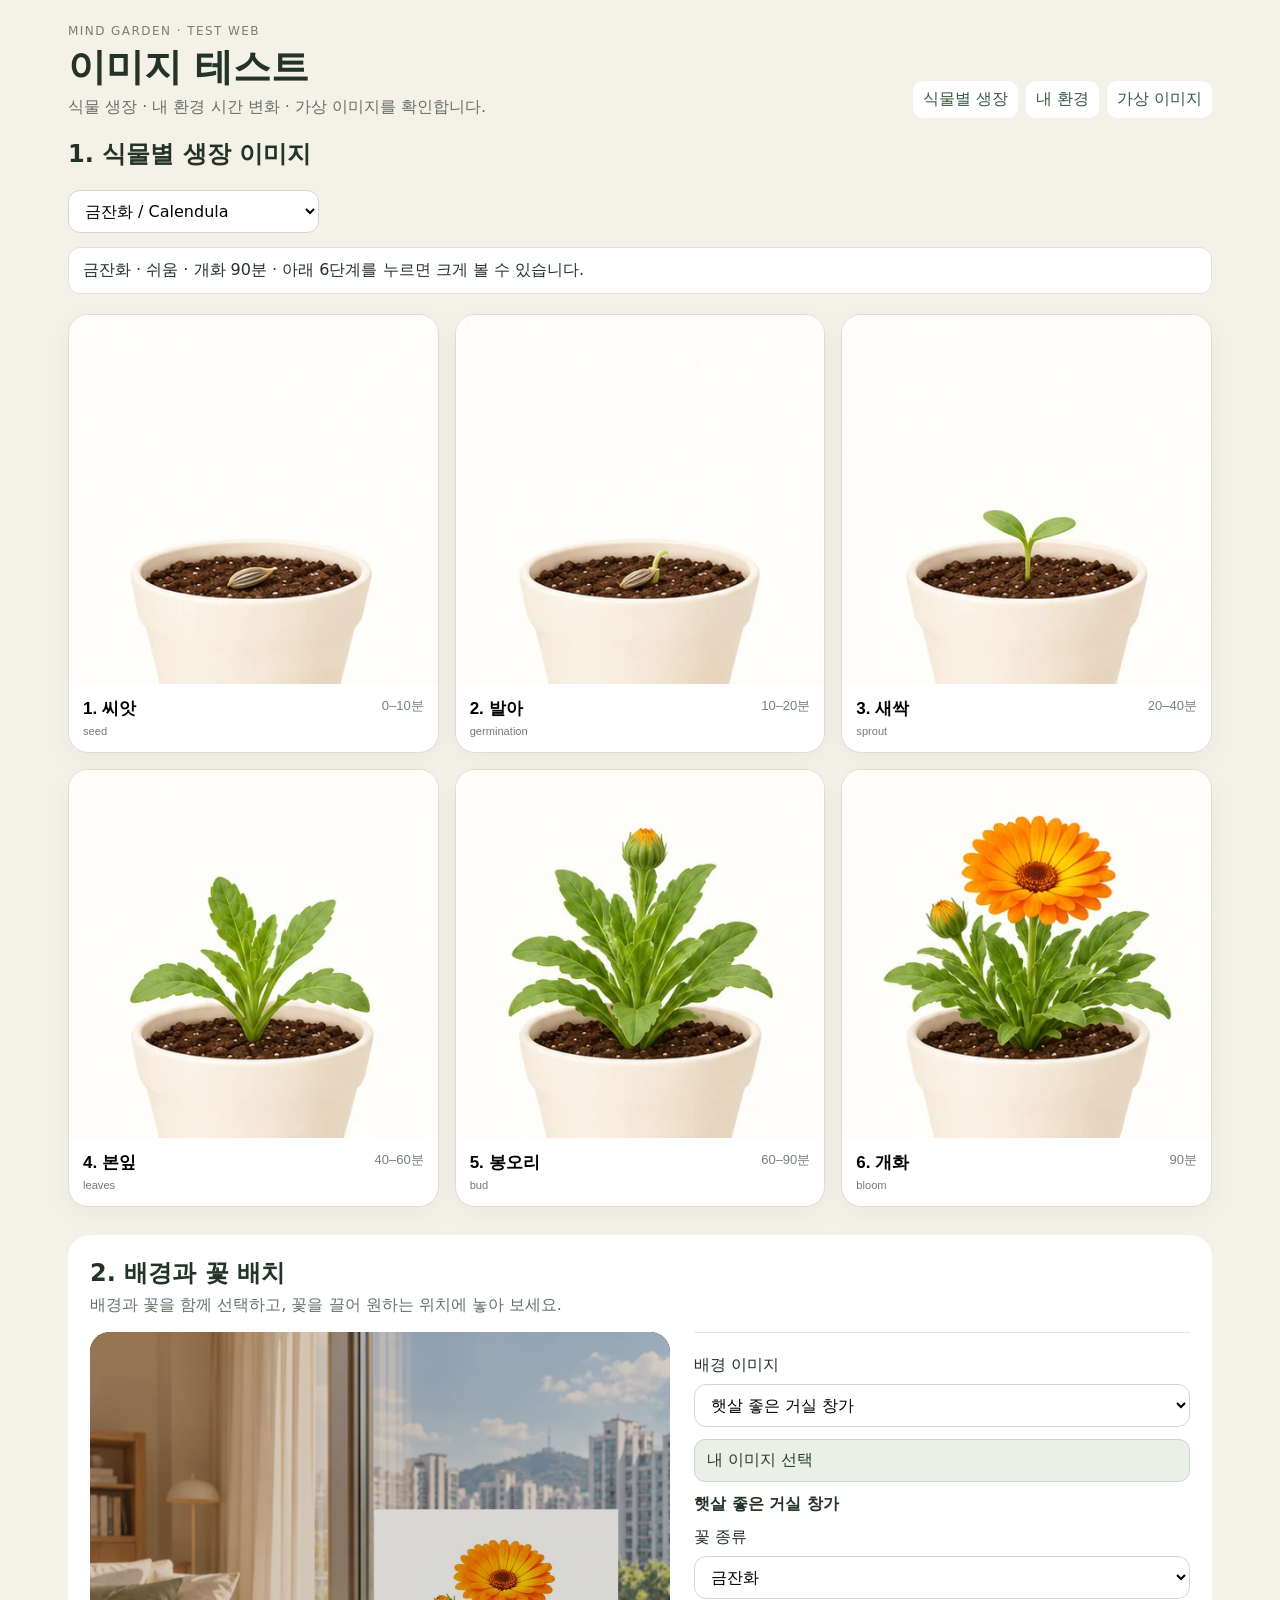
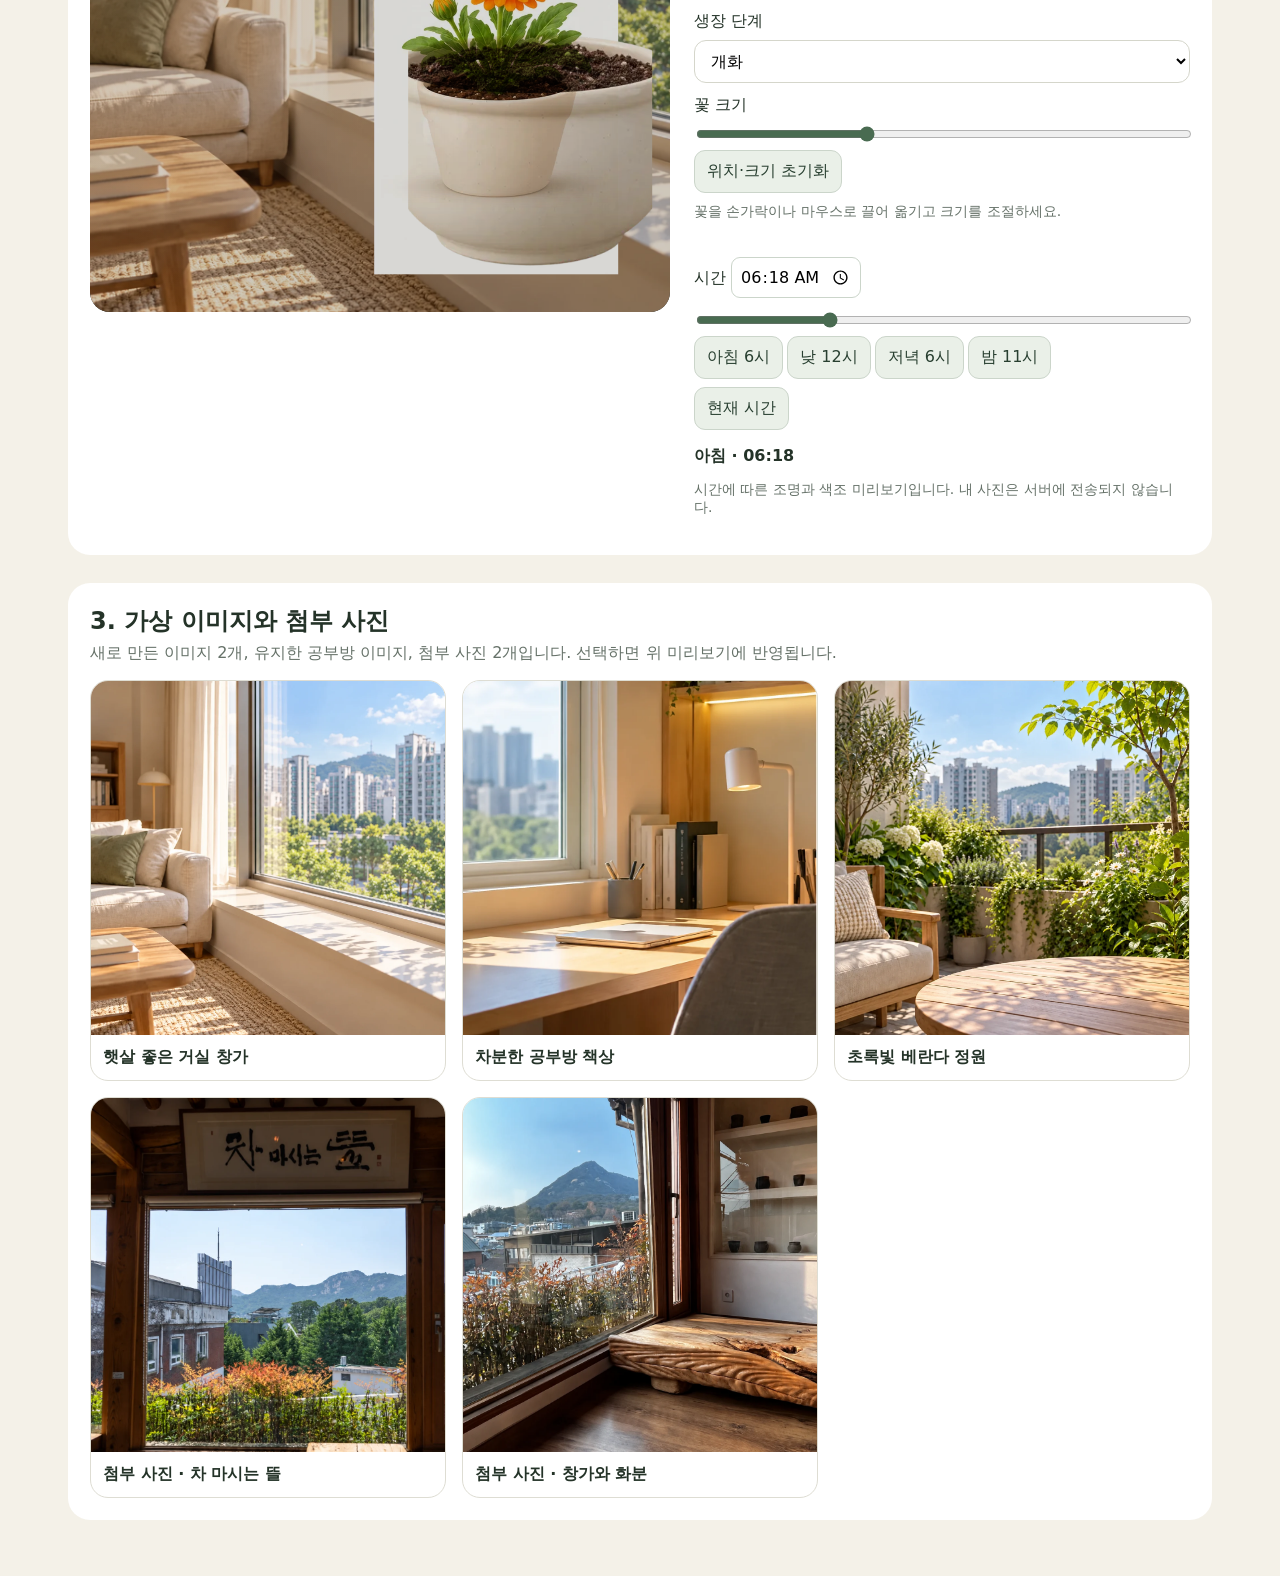
==== commit b839fb36: "fix: keep flower pots visible in scene placement" ====
--- a/web/test/index.html
+++ b/web/test/index.html
@@ -24,7 +24,7 @@
 .dialog footer{padding:12px 16px;display:flex;justify-content:space-between;align-items:center}.dialog button{border:0;background:#e9ede6;border-radius:10px;padding:9px 14px}
 @media(max-width:720px){header{align-items:flex-start;flex-direction:column}.grid{grid-template-columns:repeat(2,minmax(0,1fr));gap:10px}.meta{padding:10px}.meta strong{font-size:15px}}
 .panel{margin-top:28px;background:#fff;padding:22px;border-radius:22px}.panel h2{margin:0 0 6px}.panel p{margin-bottom:16px}.scene{position:relative;max-width:580px;aspect-ratio:1;border-radius:20px;overflow:hidden;background:#1b2830}.scene img{width:100%;height:100%;object-fit:cover;display:block}.scene:after{content:'';position:absolute;inset:0;background:var(--overlay,transparent);pointer-events:none}.preview{display:flex;align-items:start;gap:24px;flex-wrap:wrap}.controls{flex:1;min-width:220px}.controls label,.controls strong{display:block;margin:12px 0}.controls input[type=range]{width:100%;accent-color:#496b51}.controls button,.upload{font:inherit;display:inline-block;padding:10px 12px;border:1px solid #cbd5ca;background:#eaf0e8;border-radius:11px;color:#283f30;cursor:pointer;margin:4px 4px 4px 0}.controls input[type=time]{font:inherit;padding:8px;border-radius:9px;border:1px solid #cbd5ca}.upload input{position:absolute;opacity:0;width:1px}.scene-card{border:1px solid #deddd3;border-radius:18px;background:white;overflow:hidden;text-align:left;padding:0;cursor:pointer;font:inherit;color:inherit}.scene-card img{display:block;width:100%;aspect-ratio:1;object-fit:cover}.scene-card strong{display:block;padding:12px}.hint{font-size:14px;margin-top:14px}nav{display:flex;gap:8px;flex-wrap:wrap}nav a{color:#365c40;text-decoration:none;background:#fff;padding:8px 10px;border-radius:10px}
-#flowerOverlay{position:absolute;z-index:2;left:70%;top:62%;width:38%;height:auto;transform:translate(-50%,-50%);mix-blend-mode:multiply;cursor:grab;touch-action:none;user-select:none;filter:var(--flower-light,none)}#flowerOverlay.cutout{mix-blend-mode:normal}#flowerOverlay:active{cursor:grabbing}.previewFlower{position:relative;z-index:2;display:block;width:100%;height:auto;object-fit:contain;pointer-events:none;user-select:none;-webkit-user-drag:none}.previewPot{display:none;position:absolute;z-index:1;left:14%;bottom:-2%;width:72%;height:auto;pointer-events:none;user-select:none}#flowerOverlay.needs-pot .previewPot{display:block}.flower-controls{padding:14px 0;border-top:1px solid #e2e7df}.flower-controls select{display:block;width:100%;max-width:100%;margin:6px 0 12px}.flower-controls label{margin:8px 0}.flower-controls .hint{margin:6px 0 10px}
+#flowerOverlay{position:absolute;z-index:2;left:70%;top:62%;width:42%;height:auto;transform:translate(-50%,-50%);cursor:grab;touch-action:none;user-select:none;filter:var(--flower-light,none)}#flowerOverlay:active{cursor:grabbing}.previewFlower{position:relative;z-index:2;display:block;width:100%;height:auto;object-fit:contain;mix-blend-mode:multiply;pointer-events:none;user-select:none;-webkit-user-drag:none}.previewPot{display:none;position:absolute;z-index:1;left:14%;bottom:-2%;width:72%;height:auto;pointer-events:none;user-select:none}#flowerOverlay.needs-pot .previewPot{display:block}.flower-controls{padding:14px 0;border-top:1px solid #e2e7df}.flower-controls select{display:block;width:100%;max-width:100%;margin:6px 0 12px}.flower-controls label{margin:8px 0}.flower-controls .hint{margin:6px 0 10px}
 </style>
 </head>
 <body>
@@ -34,7 +34,7 @@
 <div class="notice" id="notice">꽃 데이터를 불러오는 중입니다.</div>
 <section class="grid" id="grid" aria-live="polite"></section>
 </section>
-<section class="panel" id="environment"><h2>2. 배경과 꽃 배치</h2><p>배경과 꽃을 함께 선택하고, 꽃을 끌어 원하는 위치에 놓아 보세요.</p><div class="preview"><div class="scene" id="scene"><img id="sceneImage" alt="환경 이미지 미리보기"><div id="flowerOverlay" aria-label="배경 위에 배치한 꽃"><img class="previewPot" src="../assets/pots/ivory-ceramic.webp?v=20260929-2" alt=""><img class="previewFlower" alt="배경 위에 배치한 꽃" draggable="false"></div></div><div class="controls"><div class="flower-controls"><label for="overlayBackground">배경 이미지</label><select id="overlayBackground" aria-label="배치할 배경 이미지"></select><label class="upload">내 이미지 선택<input id="photo" type="file" accept="image/*"></label><strong id="sceneName">가상 배경을 불러오는 중</strong><label for="overlaySpecies">꽃 종류</label><select id="overlaySpecies" aria-label="배치할 꽃 종류"></select><label for="overlayStage">생장 단계</label><select id="overlayStage" aria-label="배치할 생장 단계"></select><label for="flowerSize">꽃 크기</label><input id="flowerSize" type="range" min="15" max="75" value="38" aria-label="꽃 크기"><button id="resetFlower" type="button">위치·크기 초기화</button><p class="hint">꽃을 손가락이나 마우스로 끌어 옮기고 크기를 조절하세요.</p></div><label>시간 <input id="clock" type="time" value="12:00"></label><input id="slider" type="range" min="0" max="1439" value="720" aria-label="시간 조절"><div><button data-time="06:00">아침 6시</button><button data-time="12:00">낮 12시</button><button data-time="18:00">저녁 6시</button><button data-time="23:00">밤 11시</button></div><button id="now">현재 시간</button><strong id="phase">낮</strong><p class="hint">시간에 따른 조명과 색조 미리보기입니다. 내 사진은 서버에 전송되지 않습니다.</p></div></div></section>
+<section class="panel" id="environment"><h2>2. 배경과 꽃 배치</h2><p>배경과 꽃을 함께 선택하고, 꽃을 끌어 원하는 위치에 놓아 보세요.</p><div class="preview"><div class="scene" id="scene"><img id="sceneImage" alt="환경 이미지 미리보기"><div id="flowerOverlay" aria-label="배경 위에 배치한 꽃"><img class="previewPot" src="../assets/pots/ivory-ceramic.webp?v=20260929-4" alt=""><img class="previewFlower" alt="배경 위에 배치한 꽃" draggable="false"></div></div><div class="controls"><div class="flower-controls"><label for="overlayBackground">배경 이미지</label><select id="overlayBackground" aria-label="배치할 배경 이미지"></select><label class="upload">내 이미지 선택<input id="photo" type="file" accept="image/*"></label><strong id="sceneName">가상 배경을 불러오는 중</strong><label for="overlaySpecies">꽃 종류</label><select id="overlaySpecies" aria-label="배치할 꽃 종류"></select><label for="overlayStage">생장 단계</label><select id="overlayStage" aria-label="배치할 생장 단계"></select><label for="flowerSize">꽃 크기</label><input id="flowerSize" type="range" min="25" max="75" value="42" aria-label="꽃 크기"><button id="resetFlower" type="button">위치·크기 초기화</button><p class="hint">꽃을 손가락이나 마우스로 끌어 옮기고 크기를 조절하세요.</p></div><label>시간 <input id="clock" type="time" value="12:00"></label><input id="slider" type="range" min="0" max="1439" value="720" aria-label="시간 조절"><div><button data-time="06:00">아침 6시</button><button data-time="12:00">낮 12시</button><button data-time="18:00">저녁 6시</button><button data-time="23:00">밤 11시</button></div><button id="now">현재 시간</button><strong id="phase">낮</strong><p class="hint">시간에 따른 조명과 색조 미리보기입니다. 내 사진은 서버에 전송되지 않습니다.</p></div></div></section>
 <section class="panel" id="virtual"><h2>3. 가상 이미지와 첨부 사진</h2><p>새로 만든 이미지 2개, 유지한 공부방 이미지, 첨부 사진 2개입니다. 선택하면 위 미리보기에 반영됩니다.</p><div class="grid" id="virtualGrid"></div></section>
 </main>
 <dialog class="dialog" id="viewer"><img id="large" alt=""><footer><strong id="caption"></strong><button id="close">닫기</button></footer></dialog>
@@ -65,7 +65,7 @@
   notice.textContent=sp.name+' · '+sp.difficulty+' · 개화 '+sp.growthMinutes+'분 · 아래 6단계를 누르면 크게 볼 수 있습니다.';
   grid.innerHTML=stages.map((s,i)=>{
     const src='../'+sp.growthImages[s.key]+'?v=20260929-1';
-    const needsPot=sp.id==='chrysanthemum';
+    const needsPot=false;
     return '<button class="card" data-src="'+src+'" data-caption="'+sp.name+' · '+s.name+' · '+minuteLabel(sp,i)+'"><div class="image growth-card-image'+(needsPot?' needs-pot':'')+'"><img class="cardPot" src="../assets/pots/ivory-ceramic.webp?v=20260929-3" alt="" aria-hidden="true"><img class="cardFlower" src="'+src+'" alt="'+sp.name+' '+s.name+'" loading="eager"></div><div class="meta"><strong>'+(i+1)+'. '+s.name+'</strong><span>'+minuteLabel(sp,i)+'</span><small>'+s.key+'</small></div></button>';
   }).join('');
   grid.querySelectorAll('.card').forEach(b=>b.onclick=()=>{large.src=b.dataset.src;large.alt=b.dataset.caption;caption.textContent=b.dataset.caption;viewer.showModal()});
@@ -87,9 +87,9 @@
 const flower=document.querySelector('#flowerOverlay'),flowerImage=flower.querySelector('.previewFlower'),flowerStage=document.querySelector('#overlayStage');
 flowerStage.replaceChildren(...stages.map(s=>{const option=document.createElement('option');option.value=s.key;option.textContent=s.name;return option}));
 flowerStage.value='bloom';flowerStage.onchange=updateFlower;
-function updateFlower(){const sp=catalog.find(x=>x.id===document.querySelector('#overlaySpecies').value),src=sp?.growthImages?.[flowerStage.value];if(!src){flower.hidden=true;return}flower.hidden=false;const needsPot=sp.id==='chrysanthemum',cutout=needsPot&&sp.overlayImages?.[flowerStage.value];flower.classList.toggle('cutout',Boolean(cutout));flower.classList.toggle('needs-pot',Boolean(cutout));flowerImage.src='../'+(cutout||src)+'?v=20260929-3';flowerImage.alt=sp.name+' '+stages.find(x=>x.key===flowerStage.value).name+' 이미지'}
+function updateFlower(){const sp=catalog.find(x=>x.id===document.querySelector('#overlaySpecies').value),src=sp?.growthImages?.[flowerStage.value];if(!src){flower.hidden=true;return}flower.hidden=false;flower.classList.add('needs-pot');flowerImage.src='../'+src+'?v=20260929-5';flowerImage.alt=sp.name+' '+stages.find(x=>x.key===flowerStage.value).name+' 이미지'}
 document.querySelector('#flowerSize').oninput=e=>{flower.style.width=e.target.value+'%'};
-document.querySelector('#resetFlower').onclick=()=>{flower.style.left='70%';flower.style.top='62%';flower.style.width='38%';document.querySelector('#flowerSize').value=38};
+document.querySelector('#resetFlower').onclick=()=>{flower.style.left='70%';flower.style.top='62%';flower.style.width='42%';document.querySelector('#flowerSize').value=42};
 let dragging=false,offsetX=0,offsetY=0;
 flower.addEventListener('pointerdown',e=>{e.preventDefault();dragging=true;const box=scene.getBoundingClientRect();offsetX=(e.clientX-box.left)/box.width-parseFloat(flower.style.left||'70')/100;offsetY=(e.clientY-box.top)/box.height-parseFloat(flower.style.top||'62')/100;flower.setPointerCapture(e.pointerId)});
 flower.addEventListener('pointermove',e=>{if(!dragging)return;const box=scene.getBoundingClientRect();const x=Math.max(0,Math.min(1,(e.clientX-box.left)/box.width-offsetX)),y=Math.max(0,Math.min(1,(e.clientY-box.top)/box.height-offsetY));flower.style.left=x*100+'%';flower.style.top=y*100+'%'});
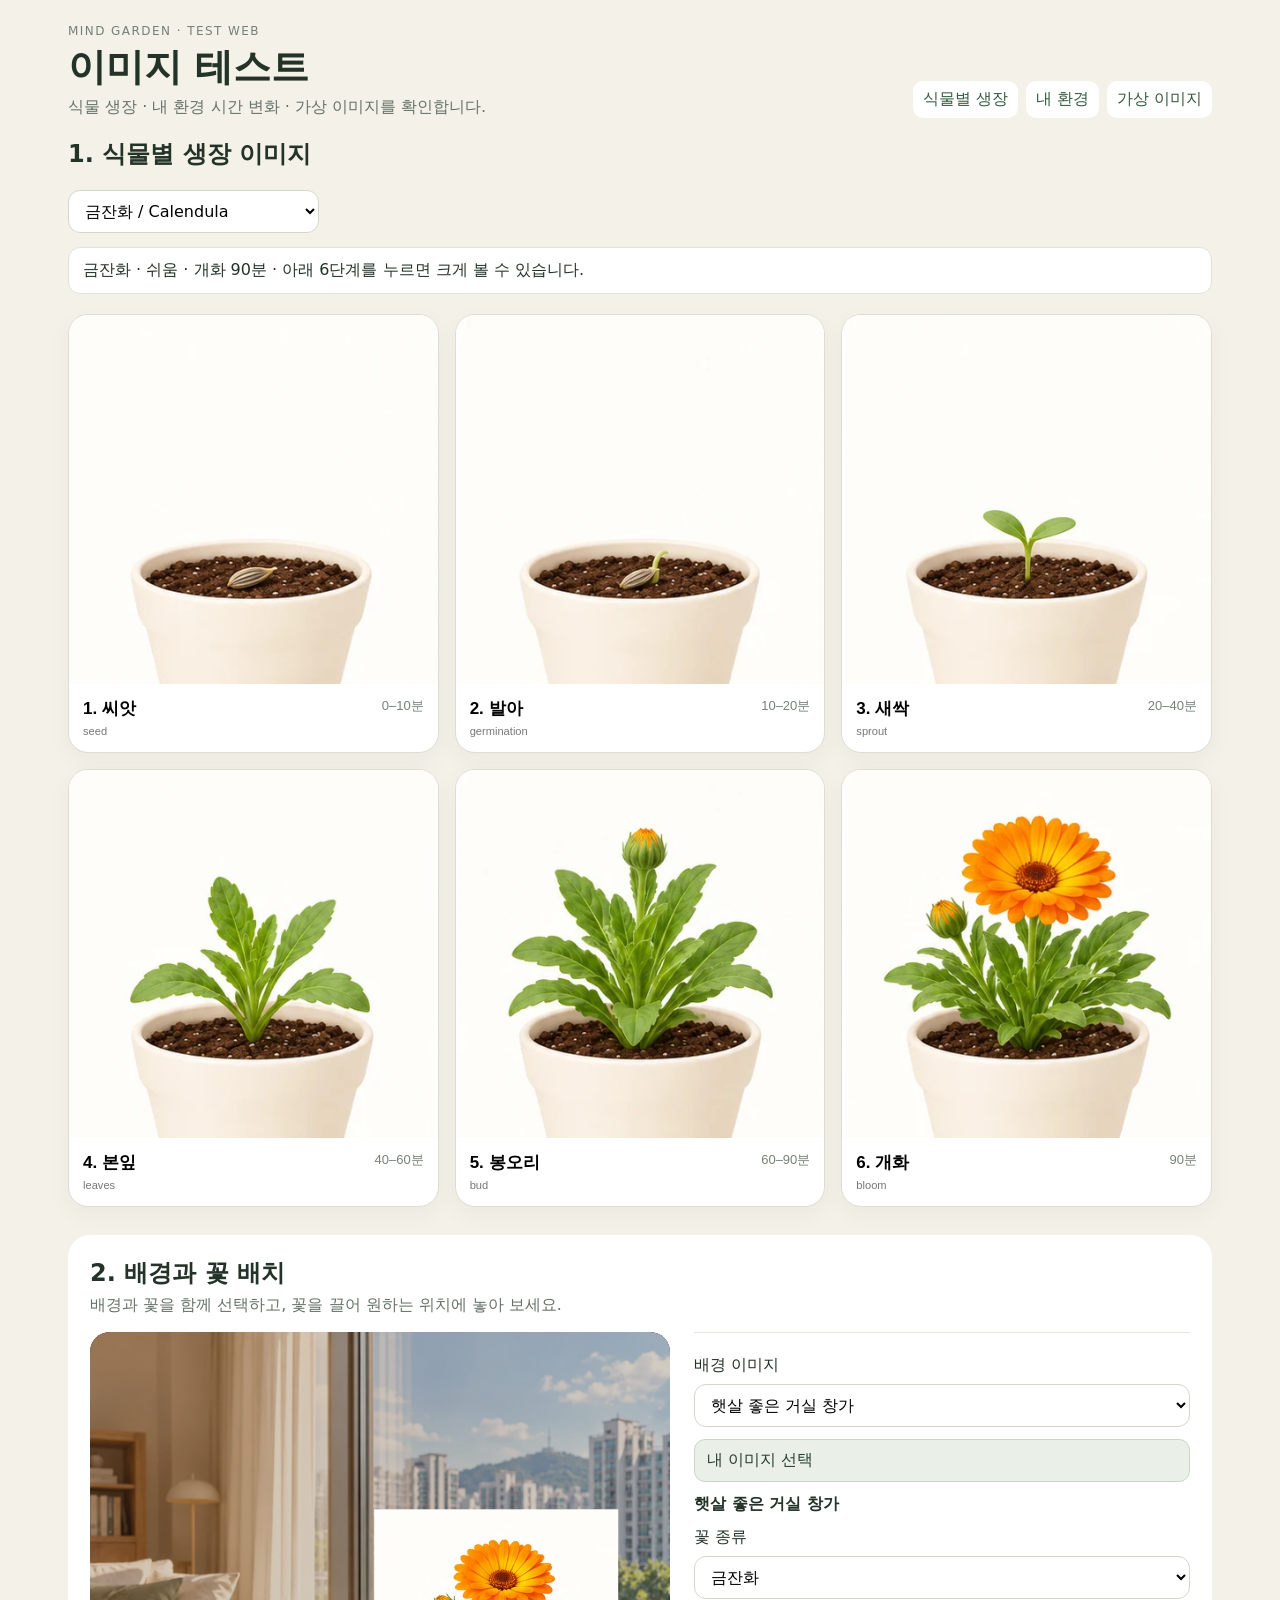
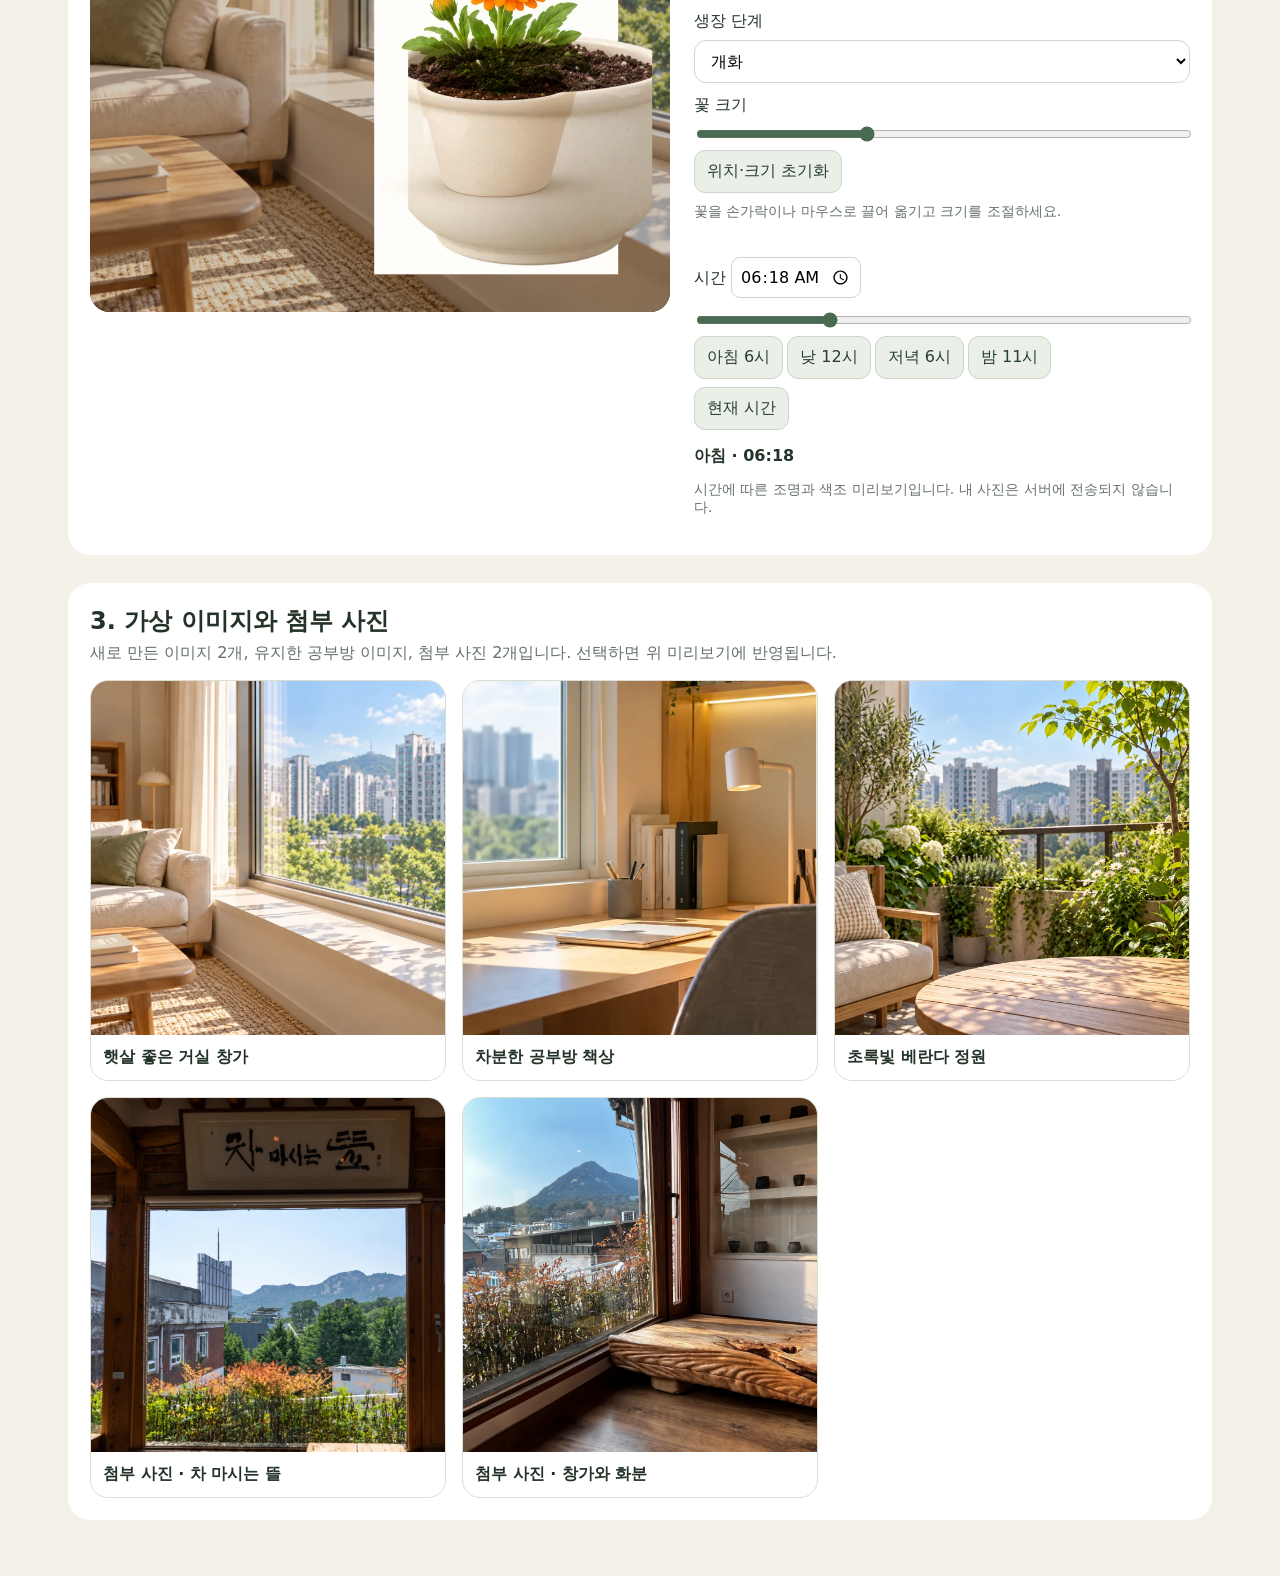
==== commit 8cd61825: "fix: blend flower preview without opaque background" ====
--- a/web/test/index.html
+++ b/web/test/index.html
@@ -24,7 +24,7 @@
 .dialog footer{padding:12px 16px;display:flex;justify-content:space-between;align-items:center}.dialog button{border:0;background:#e9ede6;border-radius:10px;padding:9px 14px}
 @media(max-width:720px){header{align-items:flex-start;flex-direction:column}.grid{grid-template-columns:repeat(2,minmax(0,1fr));gap:10px}.meta{padding:10px}.meta strong{font-size:15px}}
 .panel{margin-top:28px;background:#fff;padding:22px;border-radius:22px}.panel h2{margin:0 0 6px}.panel p{margin-bottom:16px}.scene{position:relative;max-width:580px;aspect-ratio:1;border-radius:20px;overflow:hidden;background:#1b2830}.scene img{width:100%;height:100%;object-fit:cover;display:block}.scene:after{content:'';position:absolute;inset:0;background:var(--overlay,transparent);pointer-events:none}.preview{display:flex;align-items:start;gap:24px;flex-wrap:wrap}.controls{flex:1;min-width:220px}.controls label,.controls strong{display:block;margin:12px 0}.controls input[type=range]{width:100%;accent-color:#496b51}.controls button,.upload{font:inherit;display:inline-block;padding:10px 12px;border:1px solid #cbd5ca;background:#eaf0e8;border-radius:11px;color:#283f30;cursor:pointer;margin:4px 4px 4px 0}.controls input[type=time]{font:inherit;padding:8px;border-radius:9px;border:1px solid #cbd5ca}.upload input{position:absolute;opacity:0;width:1px}.scene-card{border:1px solid #deddd3;border-radius:18px;background:white;overflow:hidden;text-align:left;padding:0;cursor:pointer;font:inherit;color:inherit}.scene-card img{display:block;width:100%;aspect-ratio:1;object-fit:cover}.scene-card strong{display:block;padding:12px}.hint{font-size:14px;margin-top:14px}nav{display:flex;gap:8px;flex-wrap:wrap}nav a{color:#365c40;text-decoration:none;background:#fff;padding:8px 10px;border-radius:10px}
-#flowerOverlay{position:absolute;z-index:2;left:70%;top:62%;width:42%;height:auto;transform:translate(-50%,-50%);cursor:grab;touch-action:none;user-select:none;filter:var(--flower-light,none)}#flowerOverlay:active{cursor:grabbing}.previewFlower{position:relative;z-index:2;display:block;width:100%;height:auto;object-fit:contain;mix-blend-mode:multiply;pointer-events:none;user-select:none;-webkit-user-drag:none}.previewPot{display:none;position:absolute;z-index:1;left:14%;bottom:-2%;width:72%;height:auto;pointer-events:none;user-select:none}#flowerOverlay.needs-pot .previewPot{display:block}.flower-controls{padding:14px 0;border-top:1px solid #e2e7df}.flower-controls select{display:block;width:100%;max-width:100%;margin:6px 0 12px}.flower-controls label{margin:8px 0}.flower-controls .hint{margin:6px 0 10px}
+#flowerOverlay{position:absolute;z-index:2;left:70%;top:62%;width:42%;height:auto;transform:translate(-50%,-50%);cursor:grab;touch-action:none;user-select:none}#flowerOverlay:active{cursor:grabbing}.previewFlower{position:relative;z-index:2;display:block;width:100%;height:auto;object-fit:contain;mix-blend-mode:multiply;pointer-events:none;user-select:none;-webkit-user-drag:none}.previewPot{display:none;position:absolute;z-index:1;left:14%;bottom:-2%;width:72%;height:auto;pointer-events:none;user-select:none}#flowerOverlay.needs-pot .previewPot{display:block}.flower-controls{padding:14px 0;border-top:1px solid #e2e7df}.flower-controls select{display:block;width:100%;max-width:100%;margin:6px 0 12px}.flower-controls label{margin:8px 0}.flower-controls .hint{margin:6px 0 10px}
 </style>
 </head>
 <body>
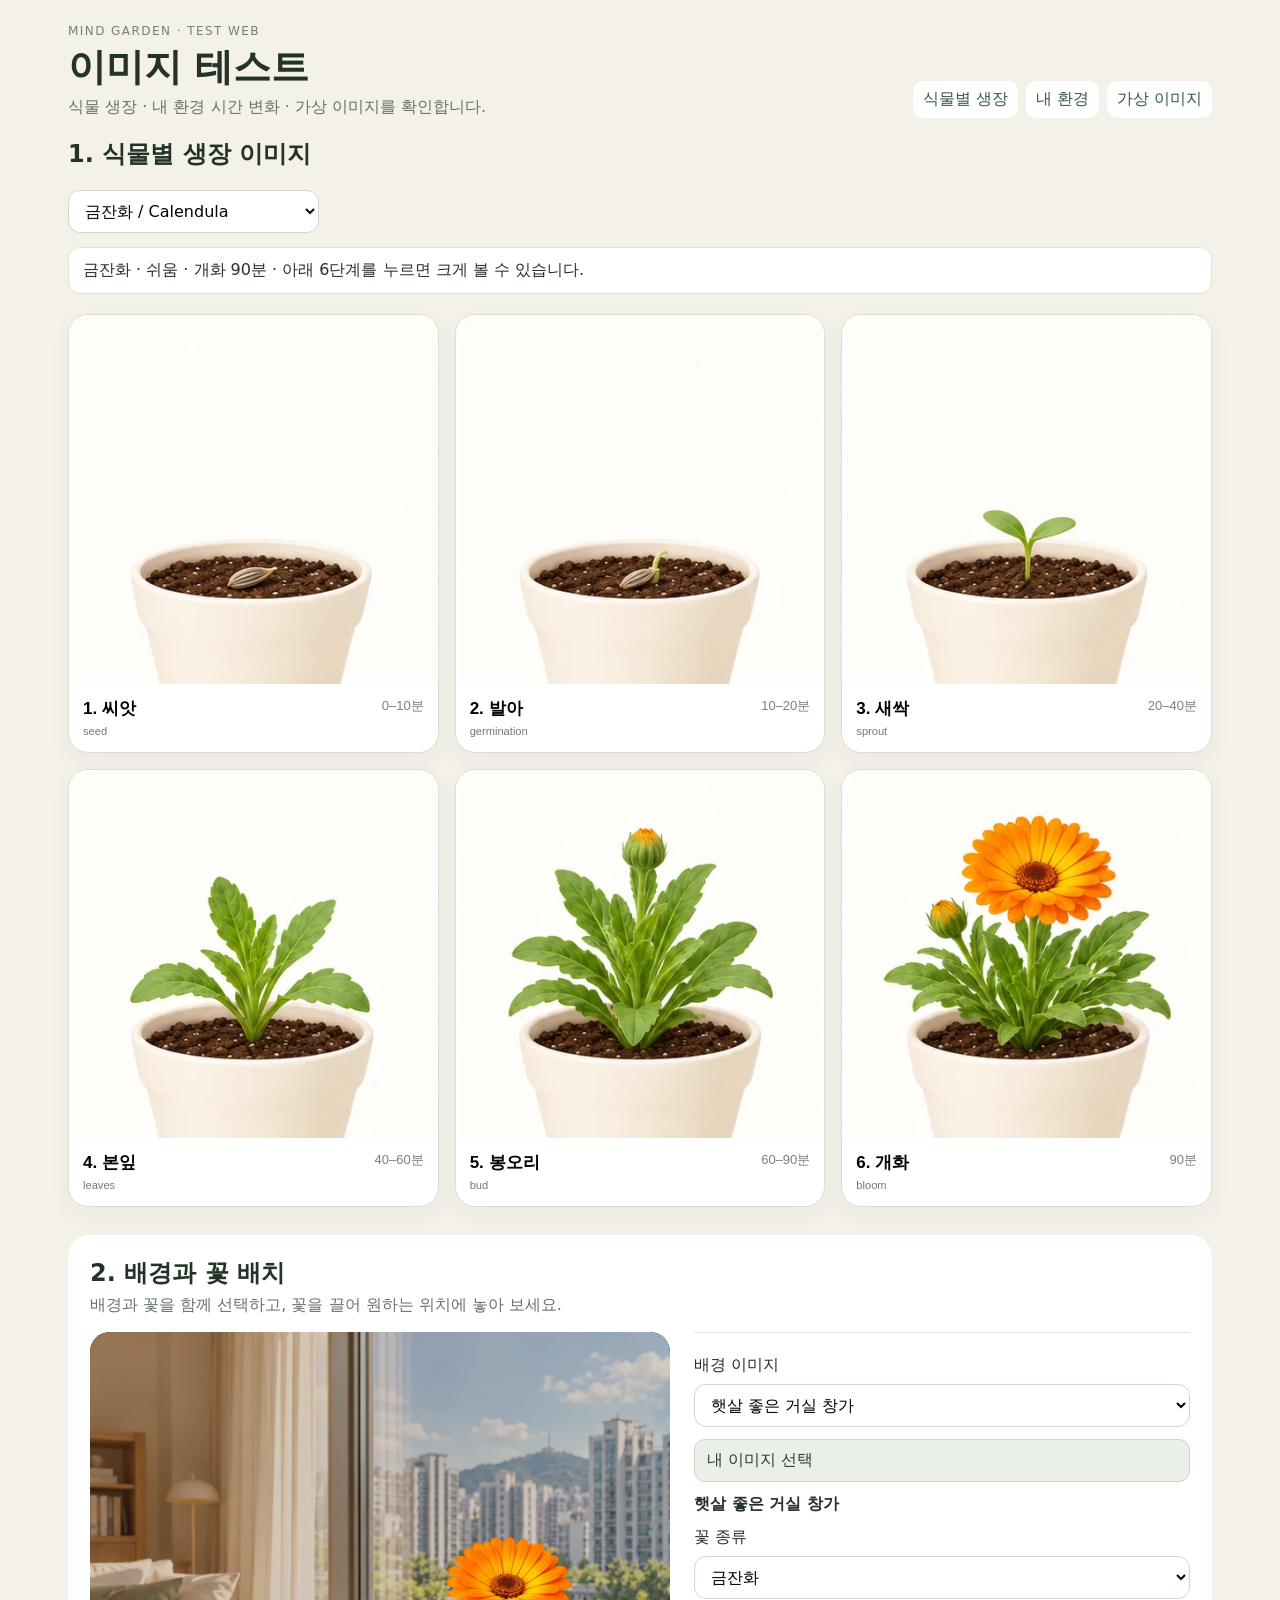
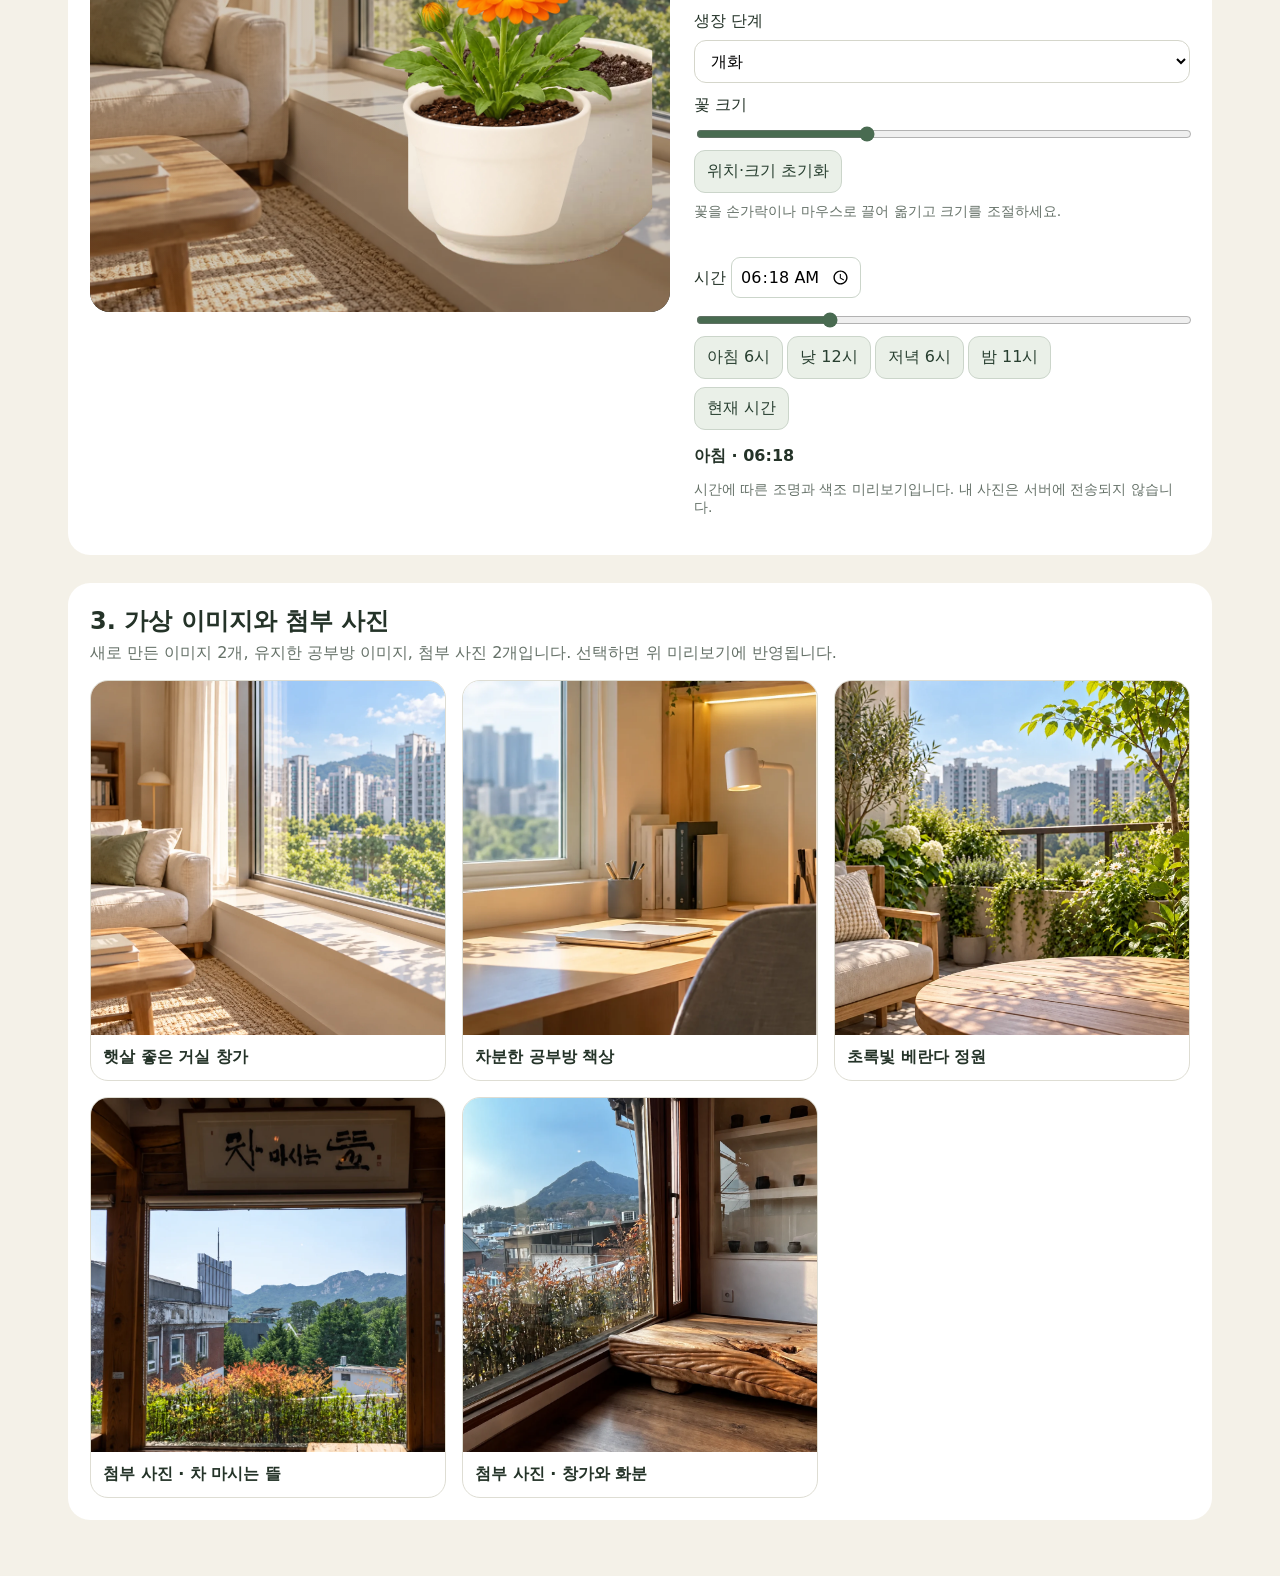
==== commit f6ef87ca: "fix: use transparent flower and pot assets in scene" ====
--- a/web/test/index.html
+++ b/web/test/index.html
@@ -24,7 +24,7 @@
 .dialog footer{padding:12px 16px;display:flex;justify-content:space-between;align-items:center}.dialog button{border:0;background:#e9ede6;border-radius:10px;padding:9px 14px}
 @media(max-width:720px){header{align-items:flex-start;flex-direction:column}.grid{grid-template-columns:repeat(2,minmax(0,1fr));gap:10px}.meta{padding:10px}.meta strong{font-size:15px}}
 .panel{margin-top:28px;background:#fff;padding:22px;border-radius:22px}.panel h2{margin:0 0 6px}.panel p{margin-bottom:16px}.scene{position:relative;max-width:580px;aspect-ratio:1;border-radius:20px;overflow:hidden;background:#1b2830}.scene img{width:100%;height:100%;object-fit:cover;display:block}.scene:after{content:'';position:absolute;inset:0;background:var(--overlay,transparent);pointer-events:none}.preview{display:flex;align-items:start;gap:24px;flex-wrap:wrap}.controls{flex:1;min-width:220px}.controls label,.controls strong{display:block;margin:12px 0}.controls input[type=range]{width:100%;accent-color:#496b51}.controls button,.upload{font:inherit;display:inline-block;padding:10px 12px;border:1px solid #cbd5ca;background:#eaf0e8;border-radius:11px;color:#283f30;cursor:pointer;margin:4px 4px 4px 0}.controls input[type=time]{font:inherit;padding:8px;border-radius:9px;border:1px solid #cbd5ca}.upload input{position:absolute;opacity:0;width:1px}.scene-card{border:1px solid #deddd3;border-radius:18px;background:white;overflow:hidden;text-align:left;padding:0;cursor:pointer;font:inherit;color:inherit}.scene-card img{display:block;width:100%;aspect-ratio:1;object-fit:cover}.scene-card strong{display:block;padding:12px}.hint{font-size:14px;margin-top:14px}nav{display:flex;gap:8px;flex-wrap:wrap}nav a{color:#365c40;text-decoration:none;background:#fff;padding:8px 10px;border-radius:10px}
-#flowerOverlay{position:absolute;z-index:2;left:70%;top:62%;width:42%;height:auto;transform:translate(-50%,-50%);cursor:grab;touch-action:none;user-select:none}#flowerOverlay:active{cursor:grabbing}.previewFlower{position:relative;z-index:2;display:block;width:100%;height:auto;object-fit:contain;mix-blend-mode:multiply;pointer-events:none;user-select:none;-webkit-user-drag:none}.previewPot{display:none;position:absolute;z-index:1;left:14%;bottom:-2%;width:72%;height:auto;pointer-events:none;user-select:none}#flowerOverlay.needs-pot .previewPot{display:block}.flower-controls{padding:14px 0;border-top:1px solid #e2e7df}.flower-controls select{display:block;width:100%;max-width:100%;margin:6px 0 12px}.flower-controls label{margin:8px 0}.flower-controls .hint{margin:6px 0 10px}
+#flowerOverlay{position:absolute;z-index:2;left:70%;top:62%;width:42%;height:auto;transform:translate(-50%,-50%);cursor:grab;touch-action:none;user-select:none}#flowerOverlay:active{cursor:grabbing}.previewFlower{position:relative;z-index:2;display:block;width:100%;height:auto;object-fit:contain;mix-blend-mode:multiply;pointer-events:none;user-select:none;-webkit-user-drag:none}.previewFlower.cutout{mix-blend-mode:normal}.previewPot{display:none;position:absolute;z-index:1;left:14%;bottom:-2%;width:72%;height:auto;pointer-events:none;user-select:none}#flowerOverlay.needs-pot .previewPot{display:block}.flower-controls{padding:14px 0;border-top:1px solid #e2e7df}.flower-controls select{display:block;width:100%;max-width:100%;margin:6px 0 12px}.flower-controls label{margin:8px 0}.flower-controls .hint{margin:6px 0 10px}
 </style>
 </head>
 <body>
@@ -87,7 +87,7 @@
 const flower=document.querySelector('#flowerOverlay'),flowerImage=flower.querySelector('.previewFlower'),flowerStage=document.querySelector('#overlayStage');
 flowerStage.replaceChildren(...stages.map(s=>{const option=document.createElement('option');option.value=s.key;option.textContent=s.name;return option}));
 flowerStage.value='bloom';flowerStage.onchange=updateFlower;
-function updateFlower(){const sp=catalog.find(x=>x.id===document.querySelector('#overlaySpecies').value),src=sp?.growthImages?.[flowerStage.value];if(!src){flower.hidden=true;return}flower.hidden=false;flower.classList.add('needs-pot');flowerImage.src='../'+src+'?v=20260929-5';flowerImage.alt=sp.name+' '+stages.find(x=>x.key===flowerStage.value).name+' 이미지'}
+function updateFlower(){const sp=catalog.find(x=>x.id===document.querySelector('#overlaySpecies').value),src=sp?.growthImages?.[flowerStage.value];if(!src){flower.hidden=true;return}flower.hidden=false;const cutout=sp.overlayImages?.[flowerStage.value];flower.classList.remove('needs-pot');flowerImage.classList.toggle('cutout',Boolean(cutout));flowerImage.src='../'+(cutout||src)+'?v=20260929-6';flowerImage.alt=sp.name+' '+stages.find(x=>x.key===flowerStage.value).name+' 이미지'}
 document.querySelector('#flowerSize').oninput=e=>{flower.style.width=e.target.value+'%'};
 document.querySelector('#resetFlower').onclick=()=>{flower.style.left='70%';flower.style.top='62%';flower.style.width='42%';document.querySelector('#flowerSize').value=42};
 let dragging=false,offsetX=0,offsetY=0;
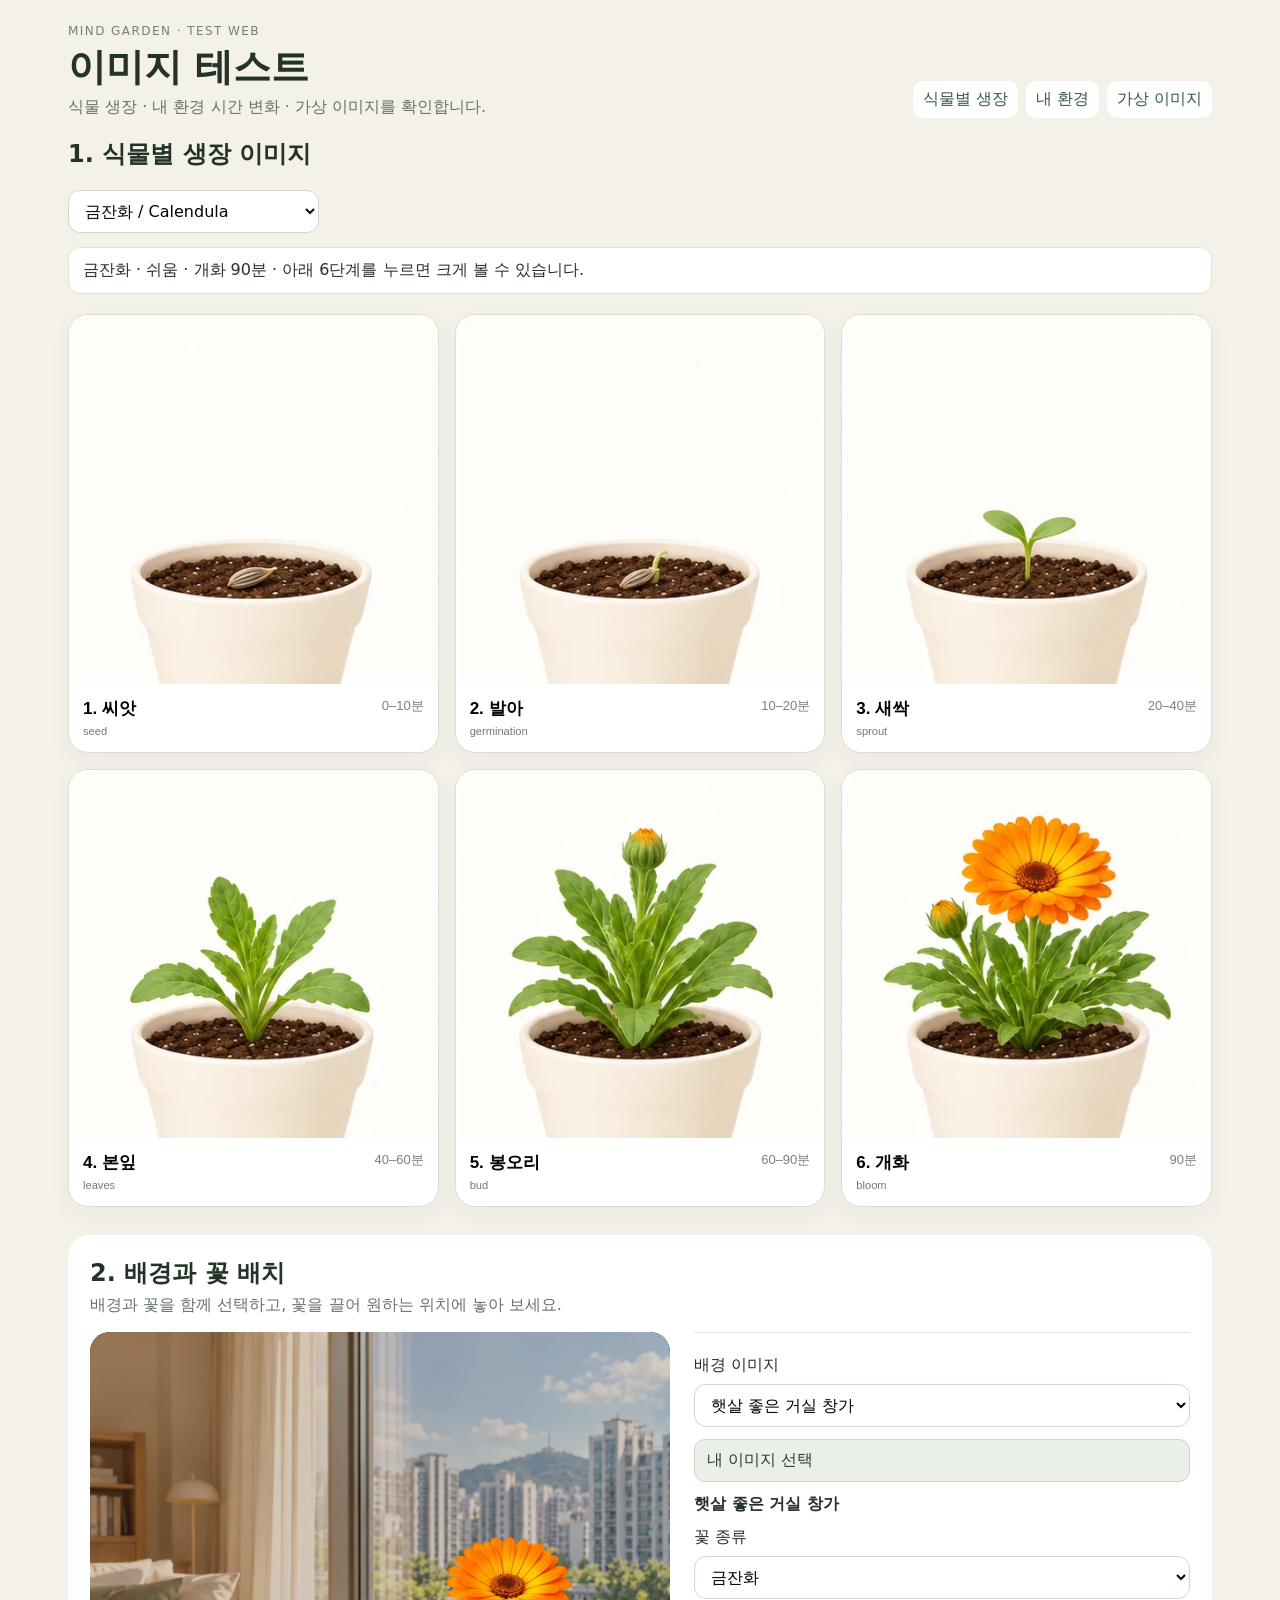
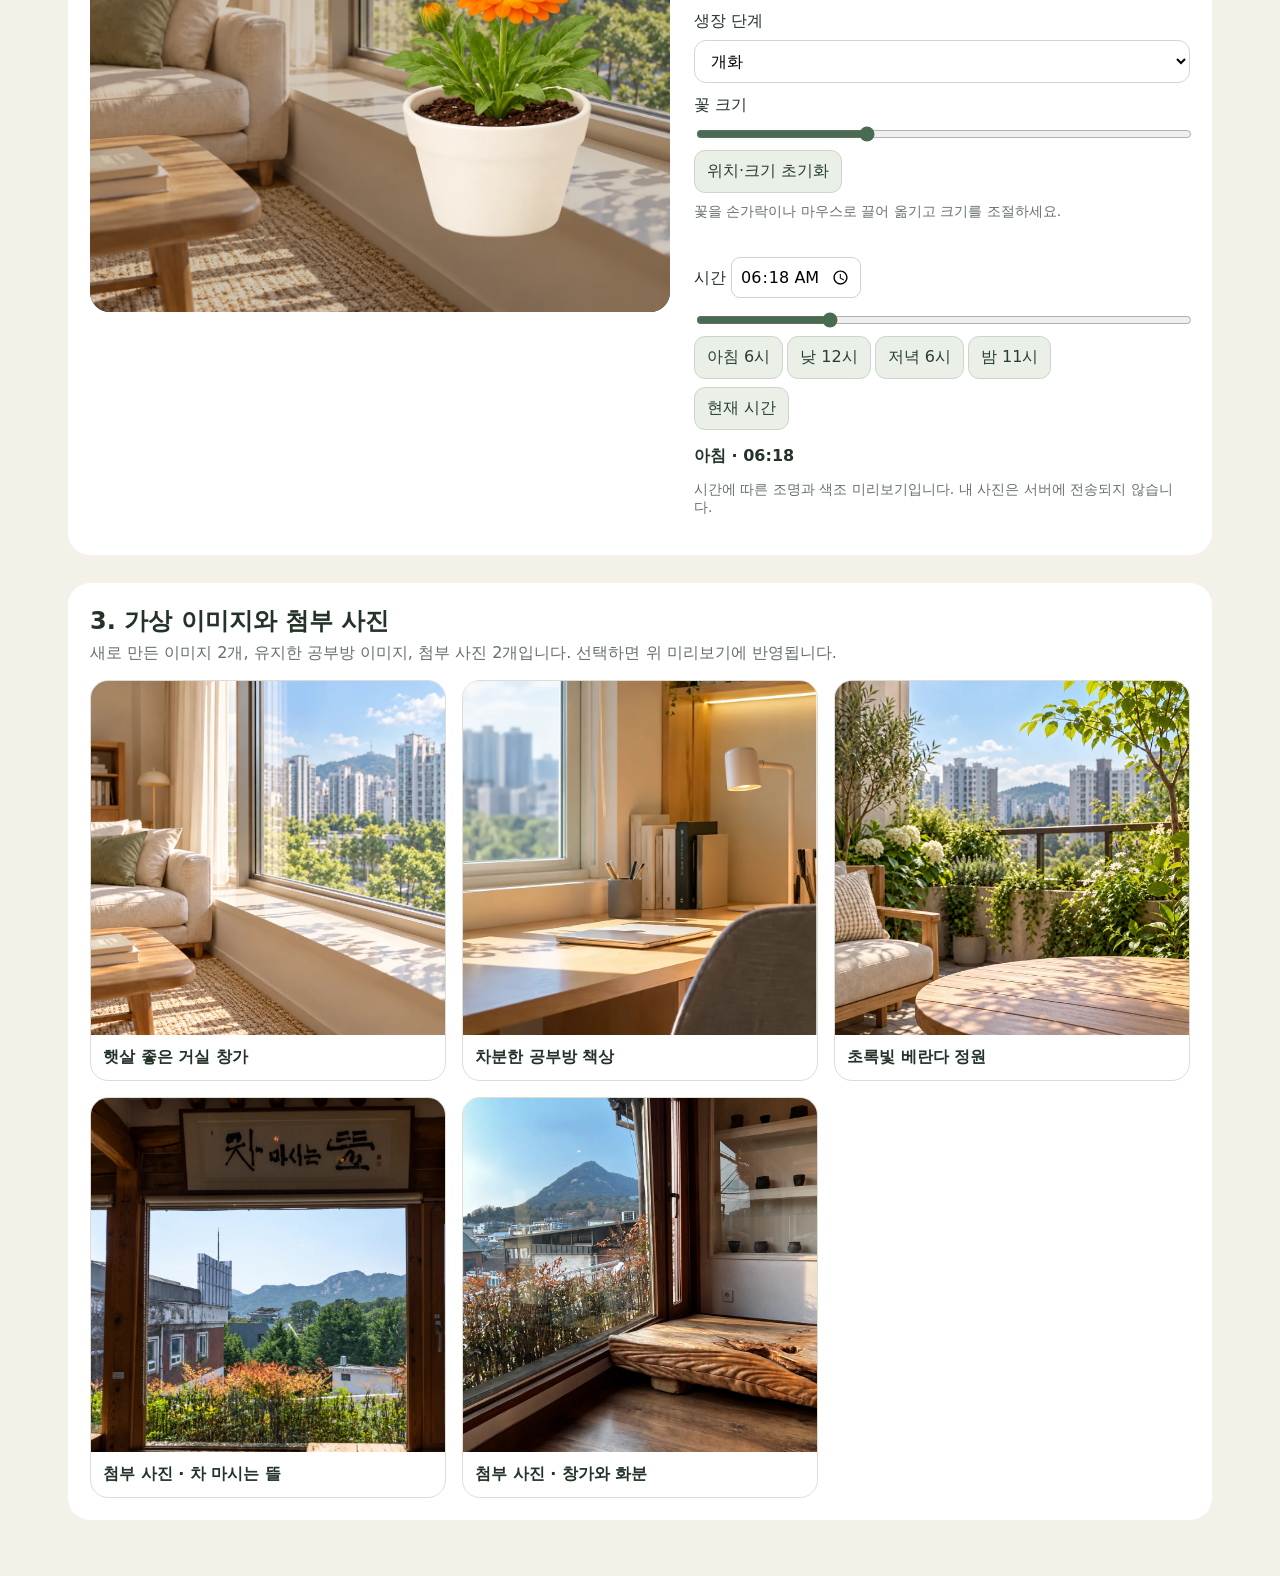
==== commit b7d8c829: "fix: hide unused pot layer for transparent placement" ====
--- a/web/test/index.html
+++ b/web/test/index.html
@@ -24,7 +24,7 @@
 .dialog footer{padding:12px 16px;display:flex;justify-content:space-between;align-items:center}.dialog button{border:0;background:#e9ede6;border-radius:10px;padding:9px 14px}
 @media(max-width:720px){header{align-items:flex-start;flex-direction:column}.grid{grid-template-columns:repeat(2,minmax(0,1fr));gap:10px}.meta{padding:10px}.meta strong{font-size:15px}}
 .panel{margin-top:28px;background:#fff;padding:22px;border-radius:22px}.panel h2{margin:0 0 6px}.panel p{margin-bottom:16px}.scene{position:relative;max-width:580px;aspect-ratio:1;border-radius:20px;overflow:hidden;background:#1b2830}.scene img{width:100%;height:100%;object-fit:cover;display:block}.scene:after{content:'';position:absolute;inset:0;background:var(--overlay,transparent);pointer-events:none}.preview{display:flex;align-items:start;gap:24px;flex-wrap:wrap}.controls{flex:1;min-width:220px}.controls label,.controls strong{display:block;margin:12px 0}.controls input[type=range]{width:100%;accent-color:#496b51}.controls button,.upload{font:inherit;display:inline-block;padding:10px 12px;border:1px solid #cbd5ca;background:#eaf0e8;border-radius:11px;color:#283f30;cursor:pointer;margin:4px 4px 4px 0}.controls input[type=time]{font:inherit;padding:8px;border-radius:9px;border:1px solid #cbd5ca}.upload input{position:absolute;opacity:0;width:1px}.scene-card{border:1px solid #deddd3;border-radius:18px;background:white;overflow:hidden;text-align:left;padding:0;cursor:pointer;font:inherit;color:inherit}.scene-card img{display:block;width:100%;aspect-ratio:1;object-fit:cover}.scene-card strong{display:block;padding:12px}.hint{font-size:14px;margin-top:14px}nav{display:flex;gap:8px;flex-wrap:wrap}nav a{color:#365c40;text-decoration:none;background:#fff;padding:8px 10px;border-radius:10px}
-#flowerOverlay{position:absolute;z-index:2;left:70%;top:62%;width:42%;height:auto;transform:translate(-50%,-50%);cursor:grab;touch-action:none;user-select:none}#flowerOverlay:active{cursor:grabbing}.previewFlower{position:relative;z-index:2;display:block;width:100%;height:auto;object-fit:contain;mix-blend-mode:multiply;pointer-events:none;user-select:none;-webkit-user-drag:none}.previewFlower.cutout{mix-blend-mode:normal}.previewPot{display:none;position:absolute;z-index:1;left:14%;bottom:-2%;width:72%;height:auto;pointer-events:none;user-select:none}#flowerOverlay.needs-pot .previewPot{display:block}.flower-controls{padding:14px 0;border-top:1px solid #e2e7df}.flower-controls select{display:block;width:100%;max-width:100%;margin:6px 0 12px}.flower-controls label{margin:8px 0}.flower-controls .hint{margin:6px 0 10px}
+#flowerOverlay{position:absolute;z-index:2;left:70%;top:62%;width:42%;height:auto;transform:translate(-50%,-50%);cursor:grab;touch-action:none;user-select:none}#flowerOverlay:active{cursor:grabbing}.previewFlower{position:relative;z-index:2;display:block;width:100%;height:auto;object-fit:contain;mix-blend-mode:multiply;pointer-events:none;user-select:none;-webkit-user-drag:none}.previewFlower.cutout{mix-blend-mode:normal}.scene .previewPot{display:none;position:absolute;z-index:1;left:14%;bottom:-2%;width:72%;height:auto;pointer-events:none;user-select:none}.scene #flowerOverlay.needs-pot .previewPot{display:block}.flower-controls{padding:14px 0;border-top:1px solid #e2e7df}.flower-controls select{display:block;width:100%;max-width:100%;margin:6px 0 12px}.flower-controls label{margin:8px 0}.flower-controls .hint{margin:6px 0 10px}
 </style>
 </head>
 <body>
